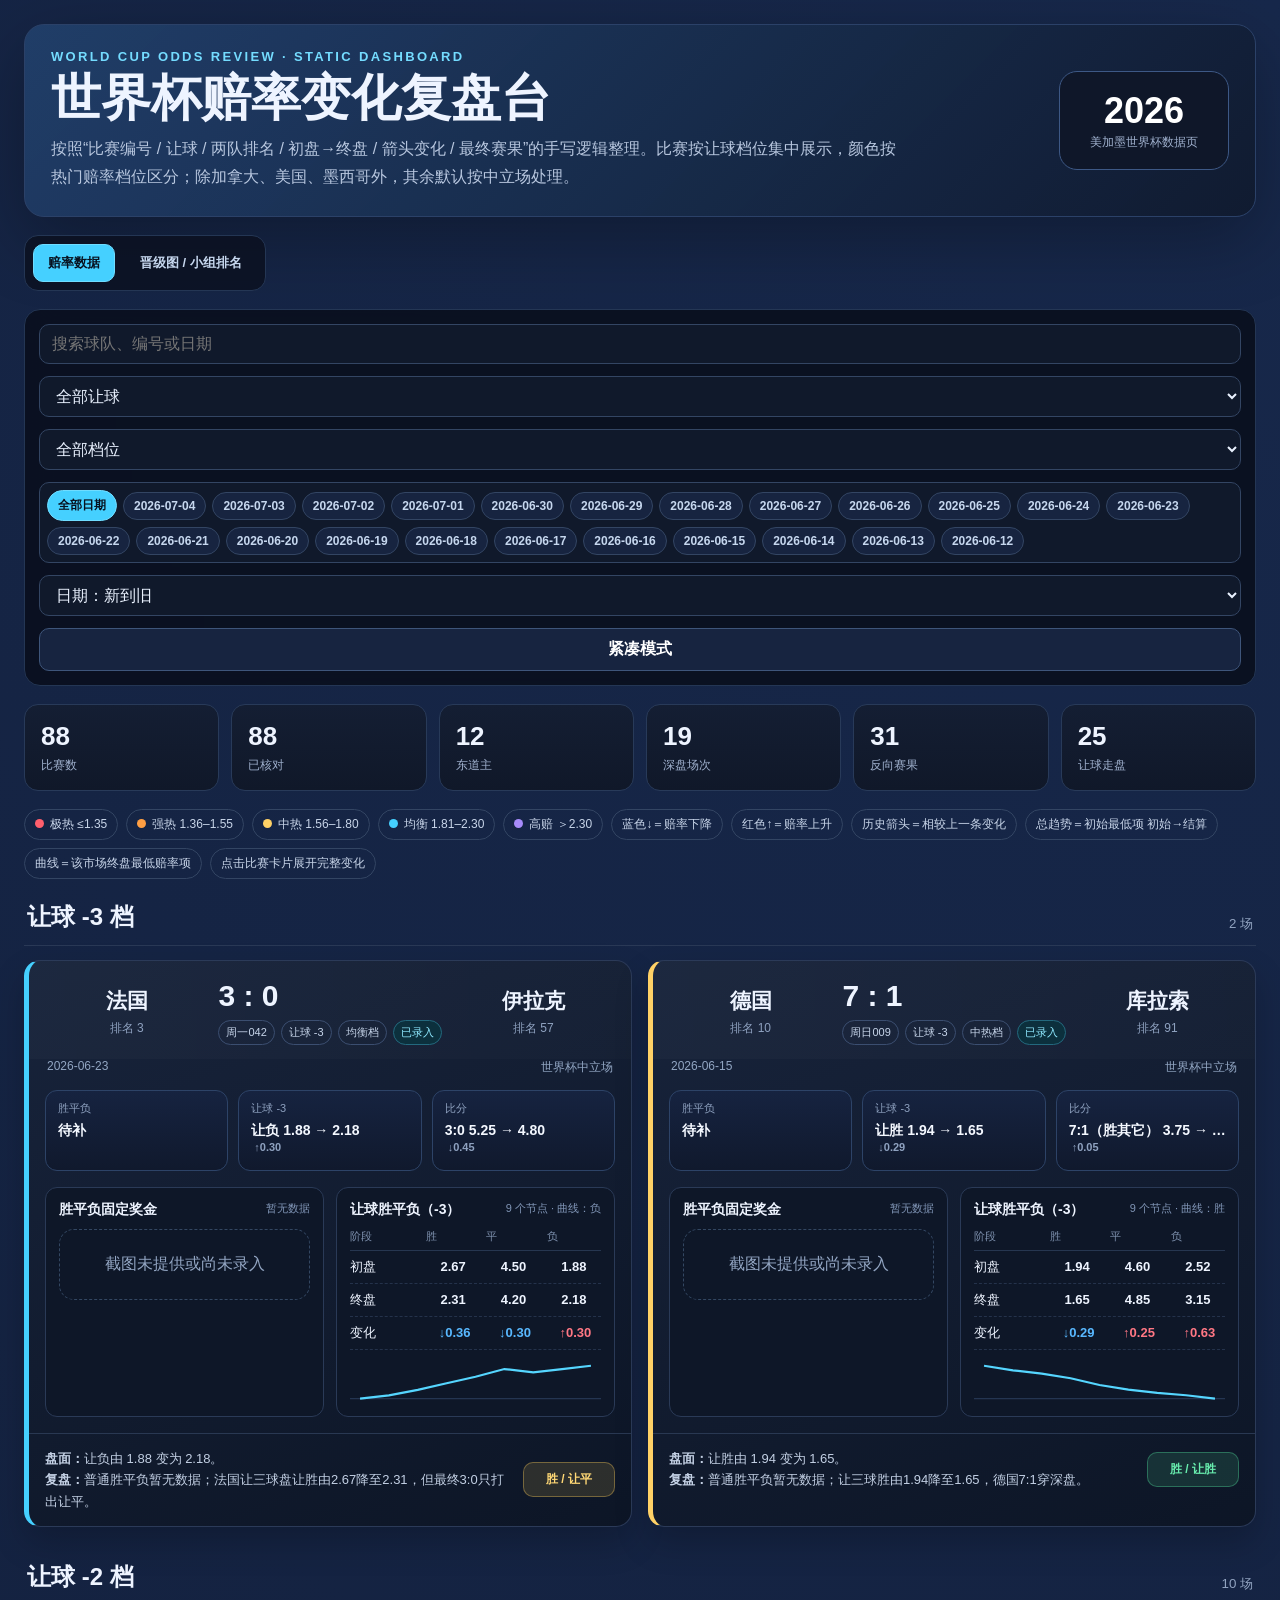
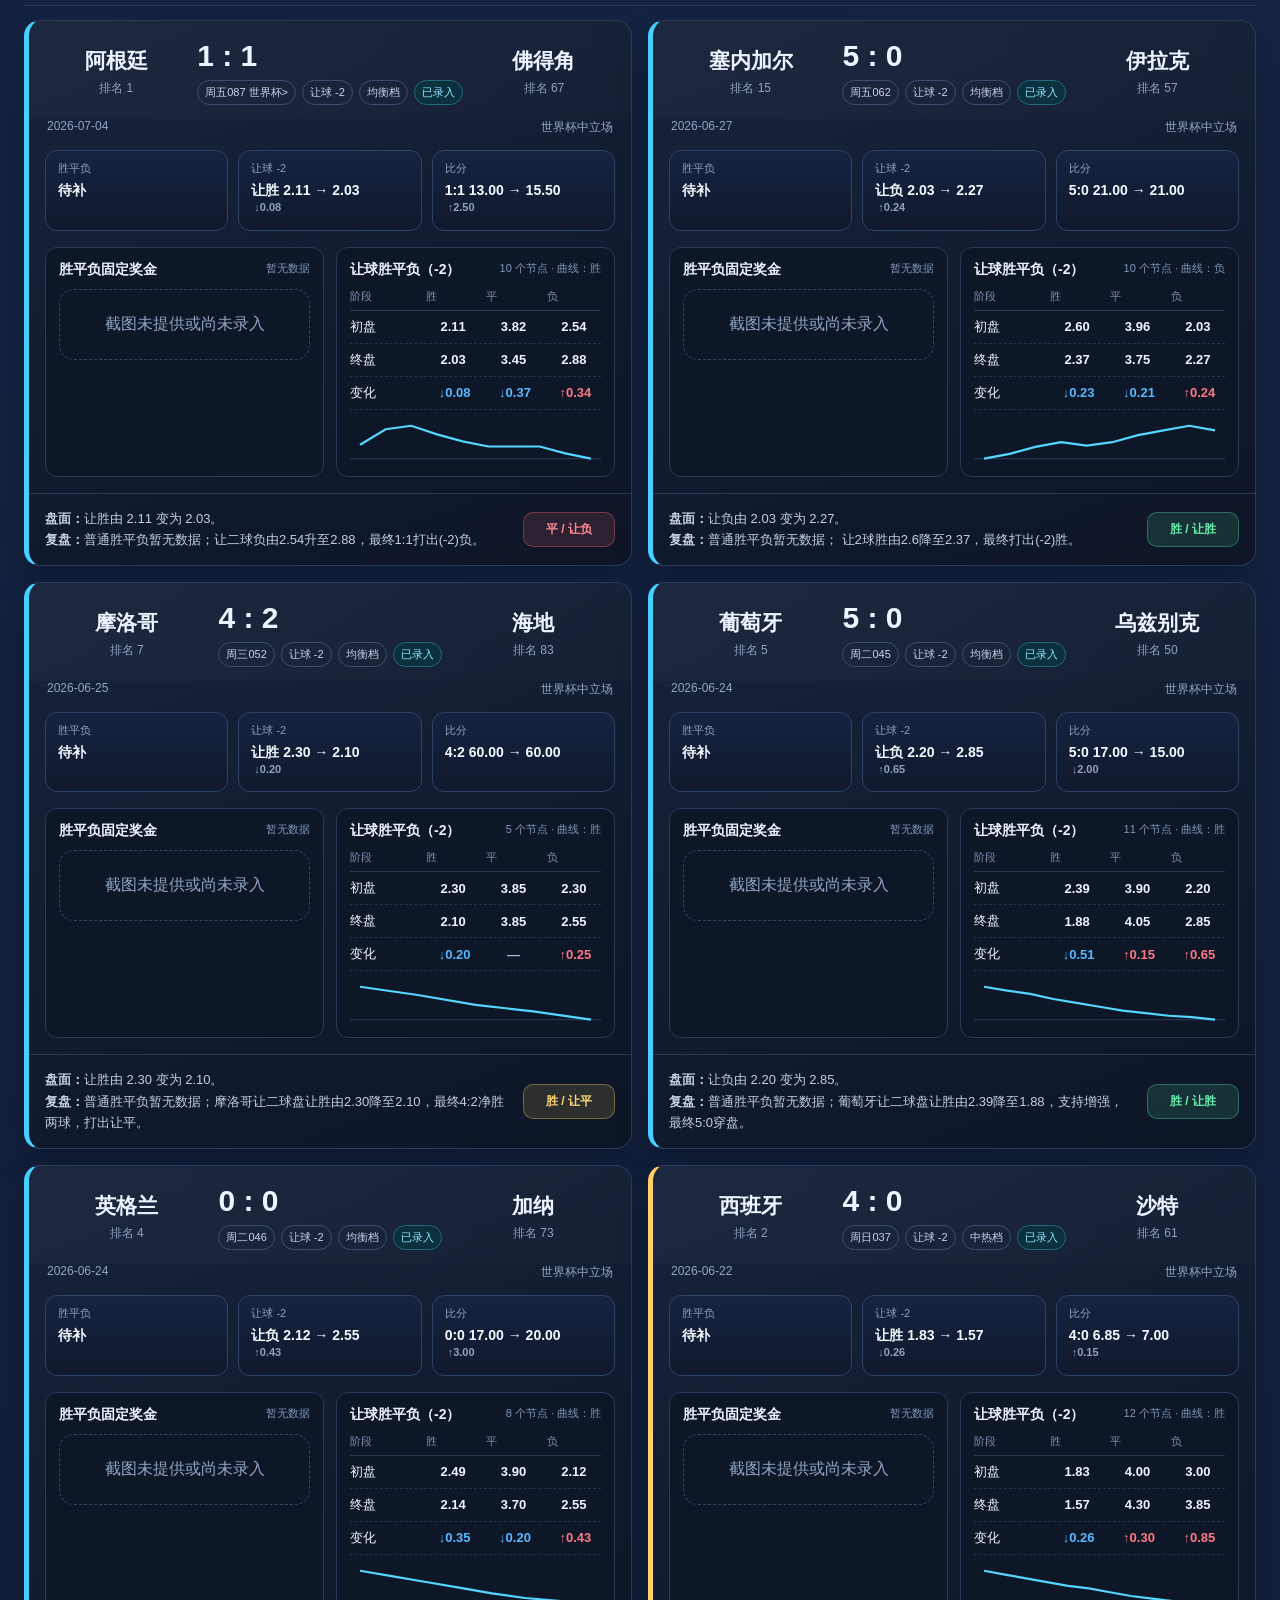
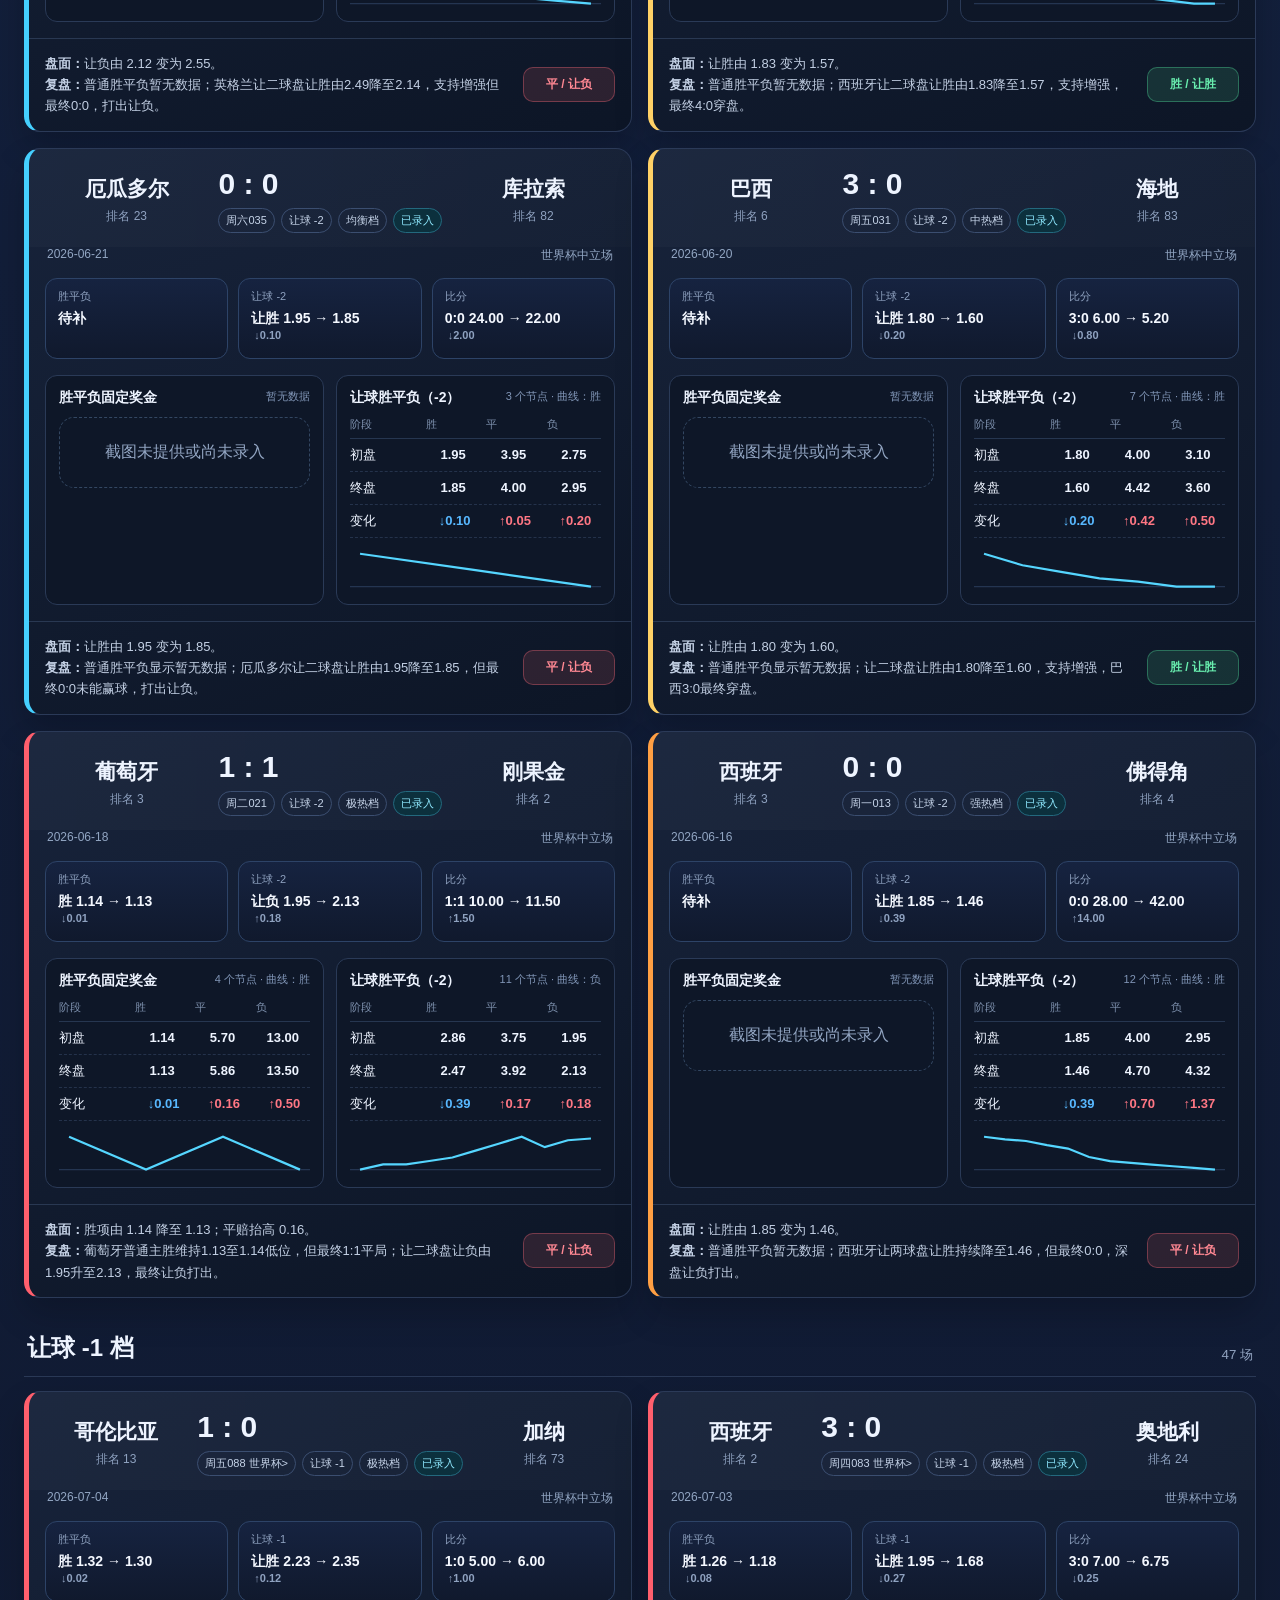
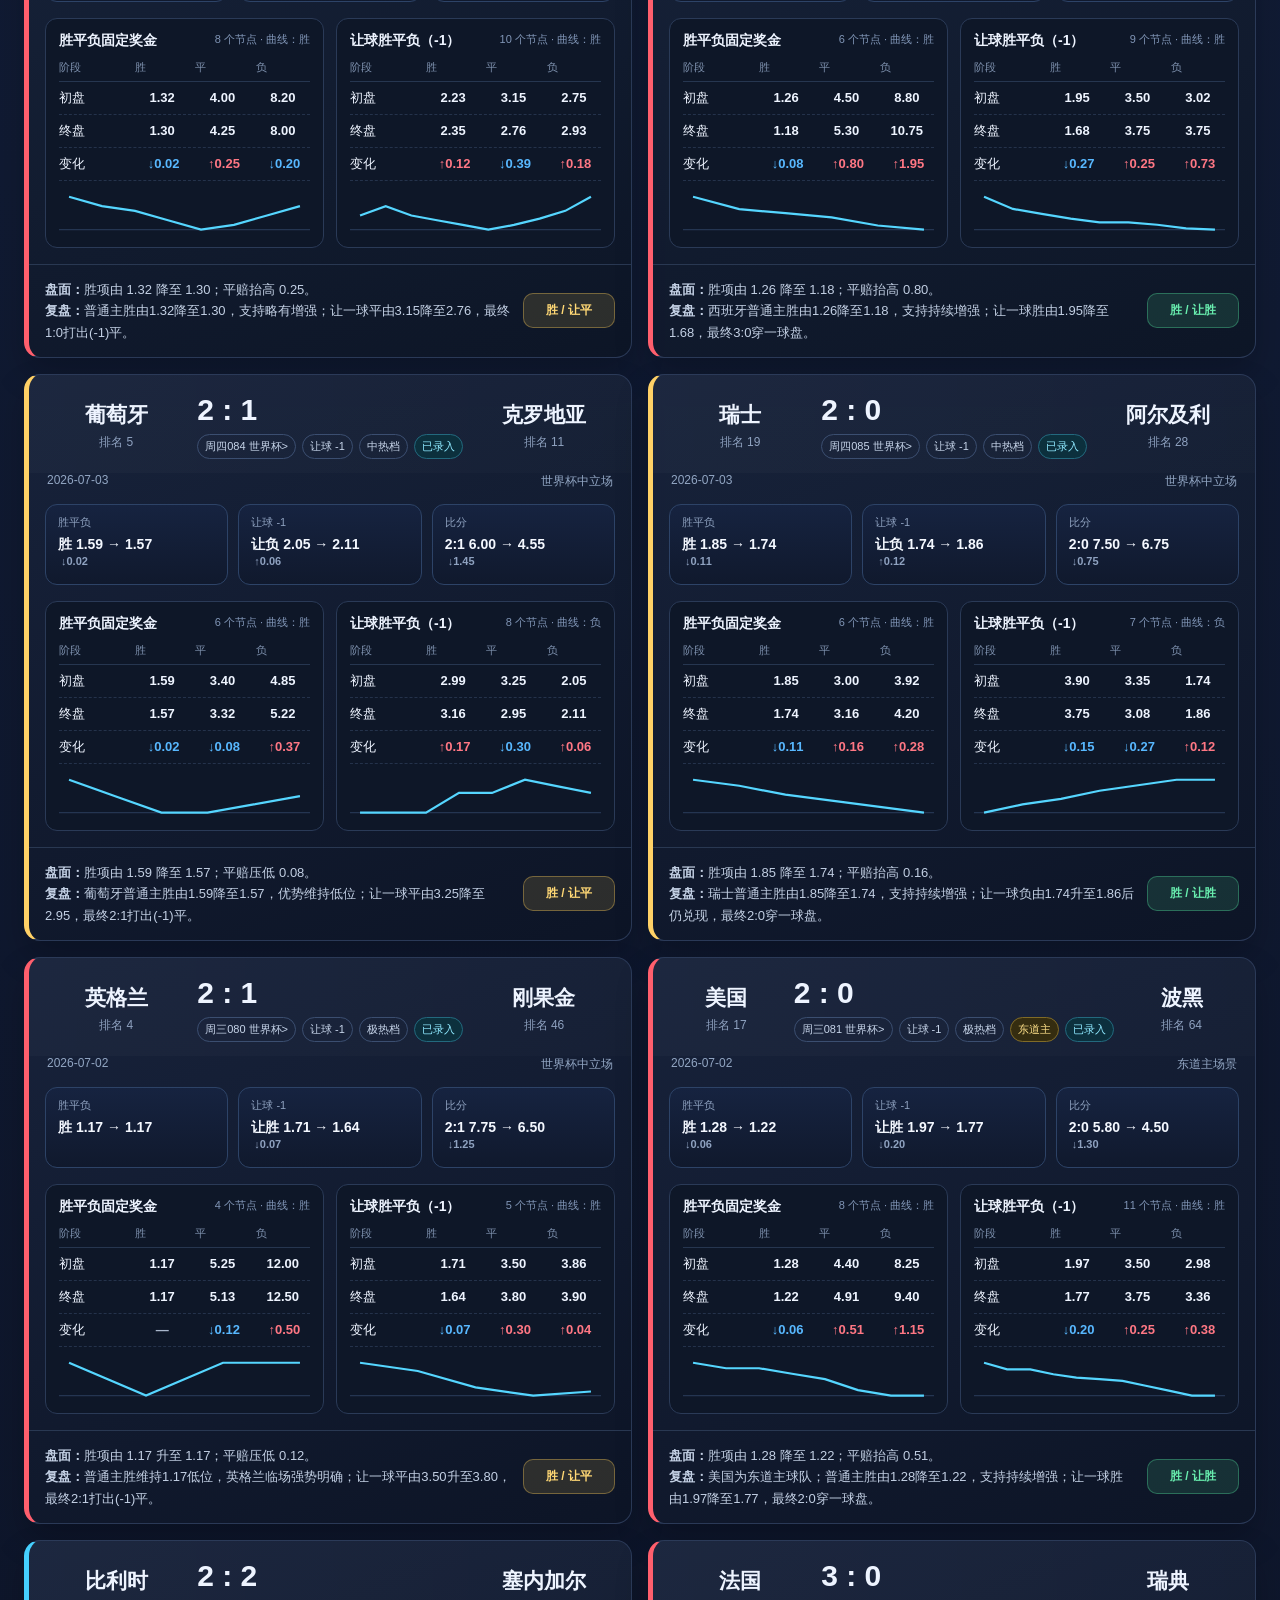
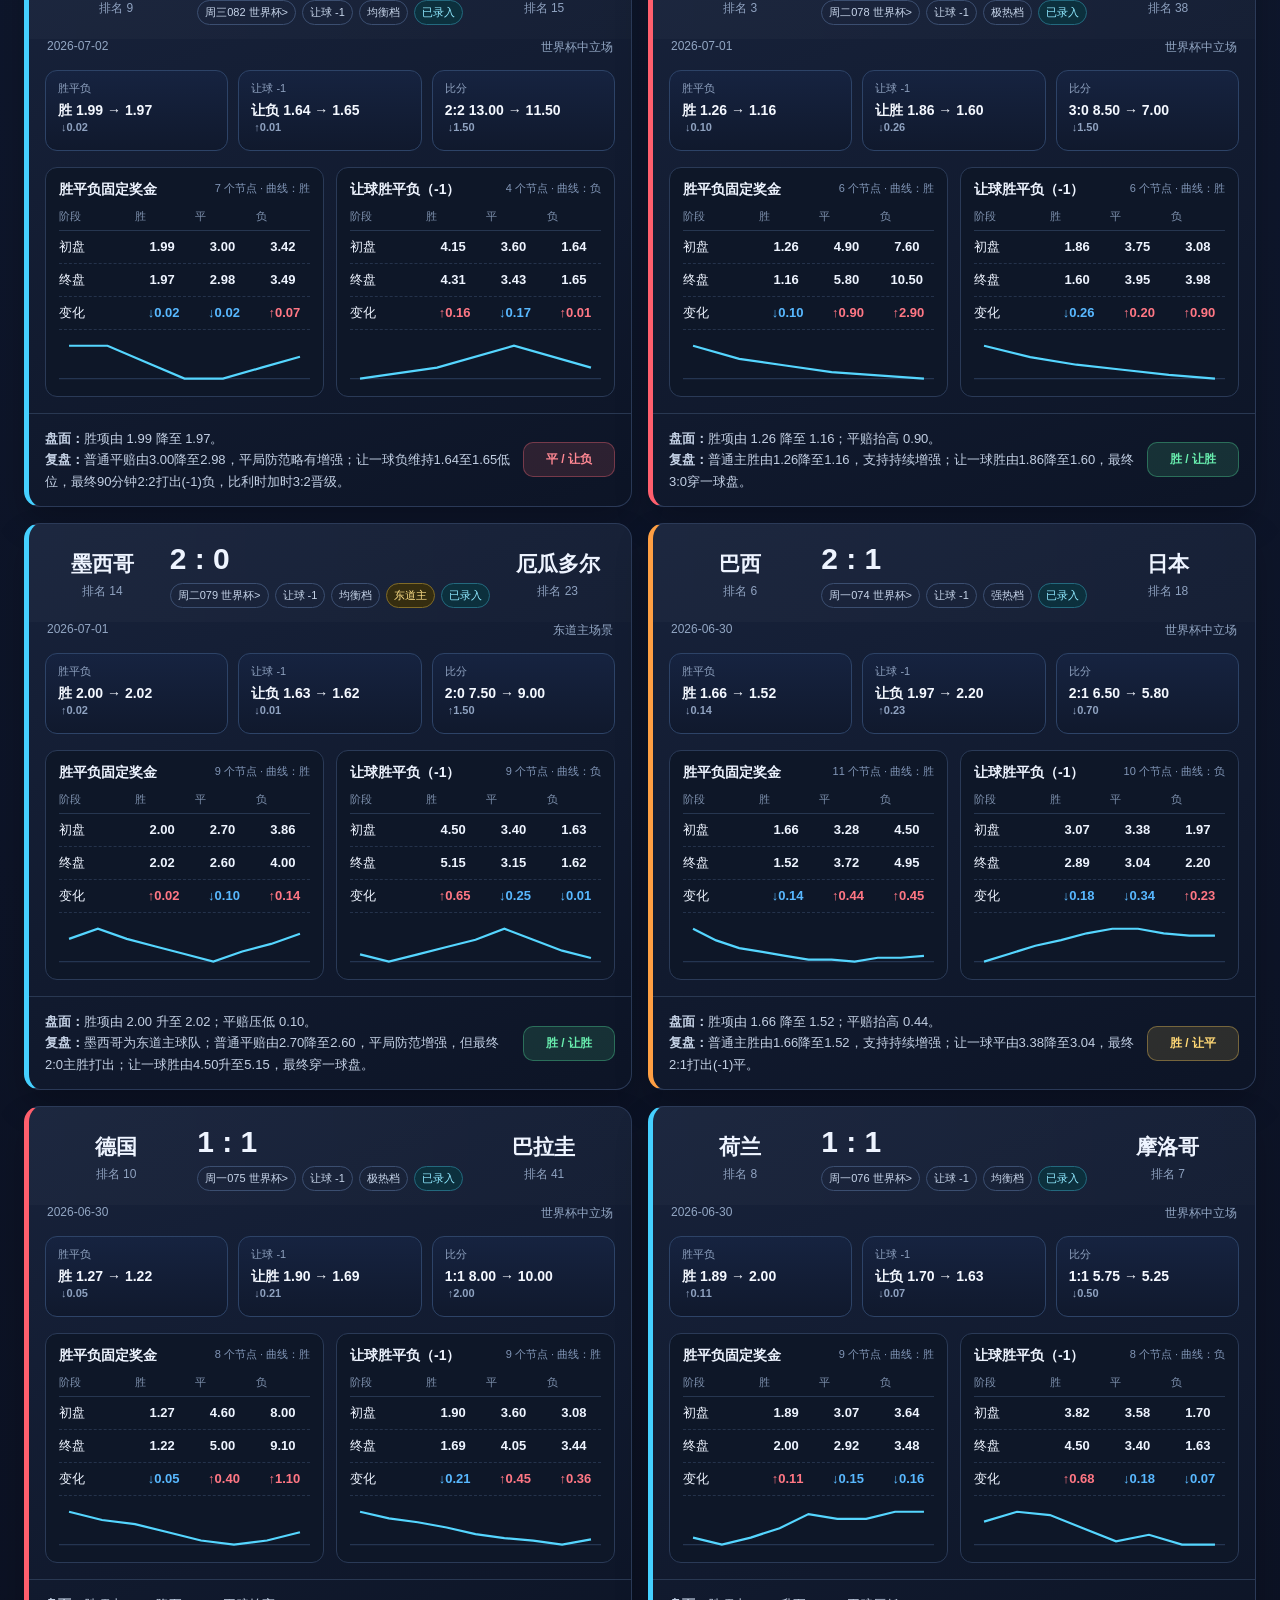
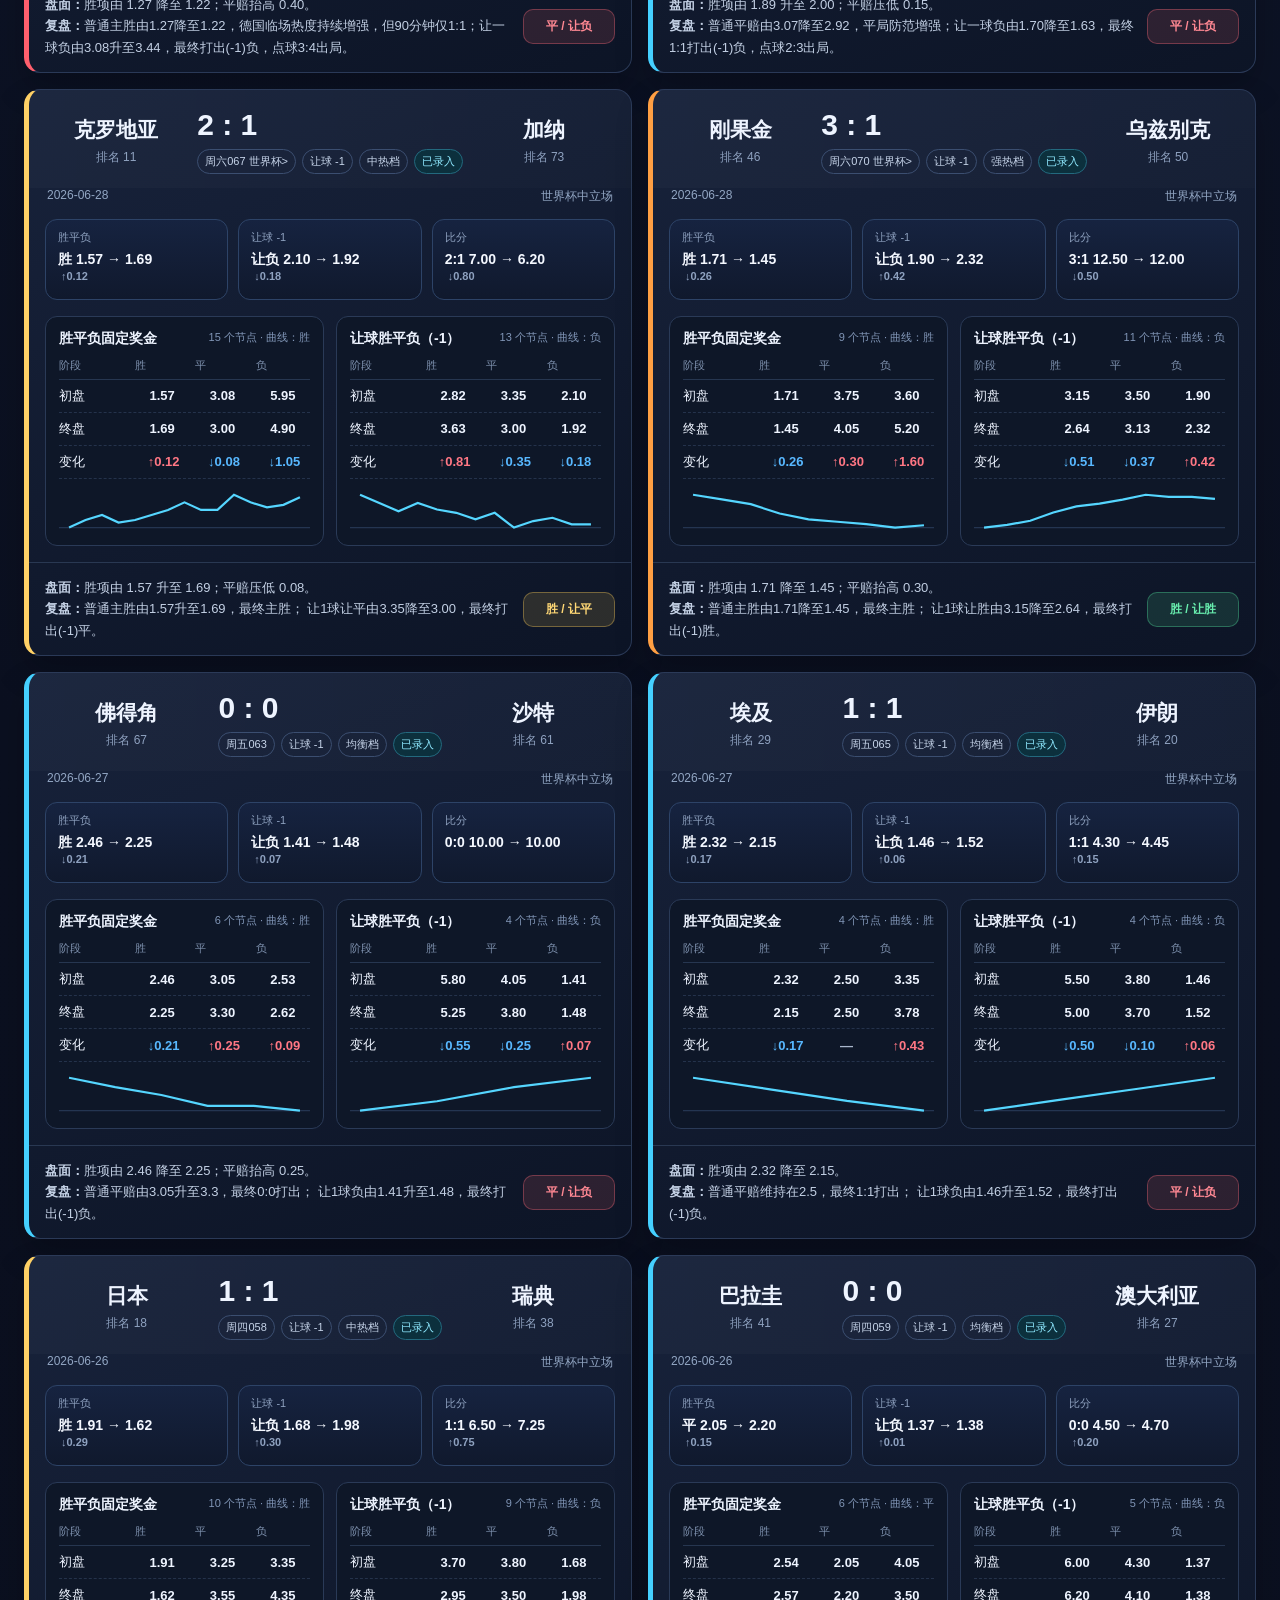
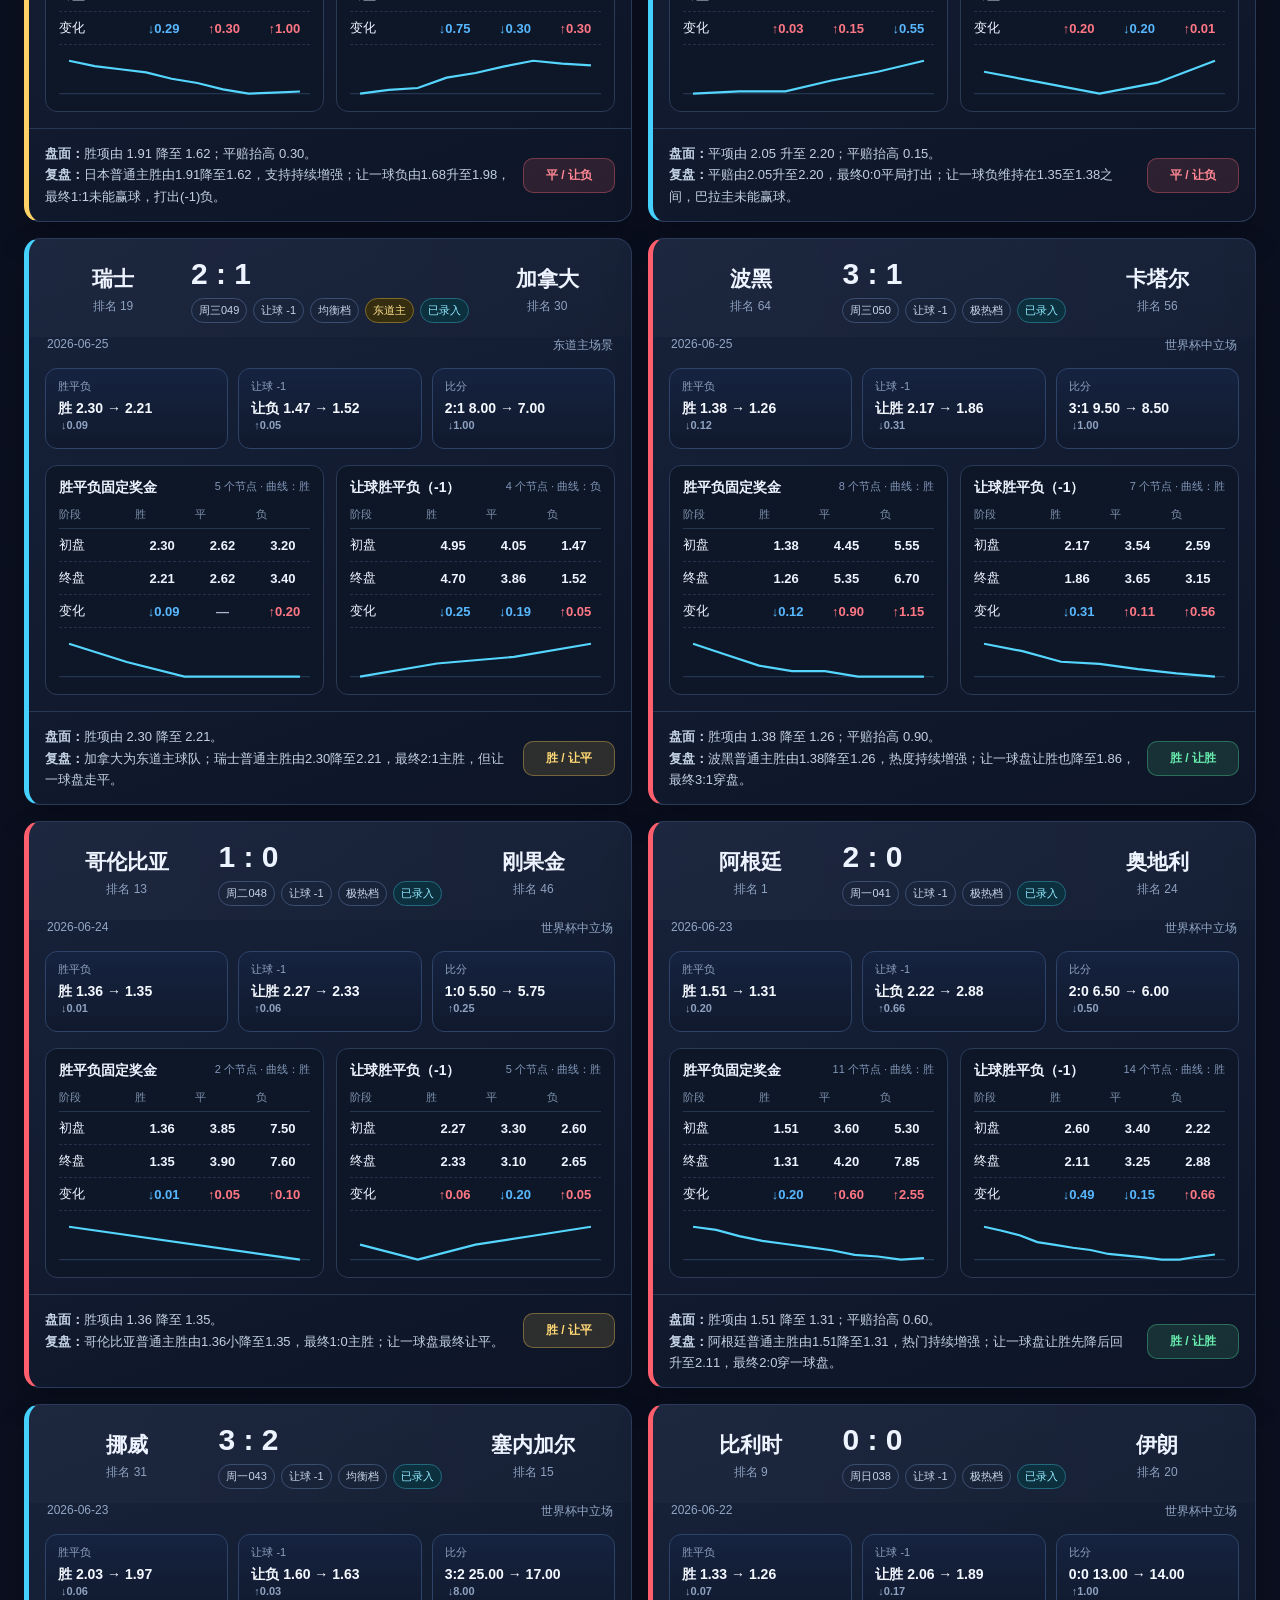
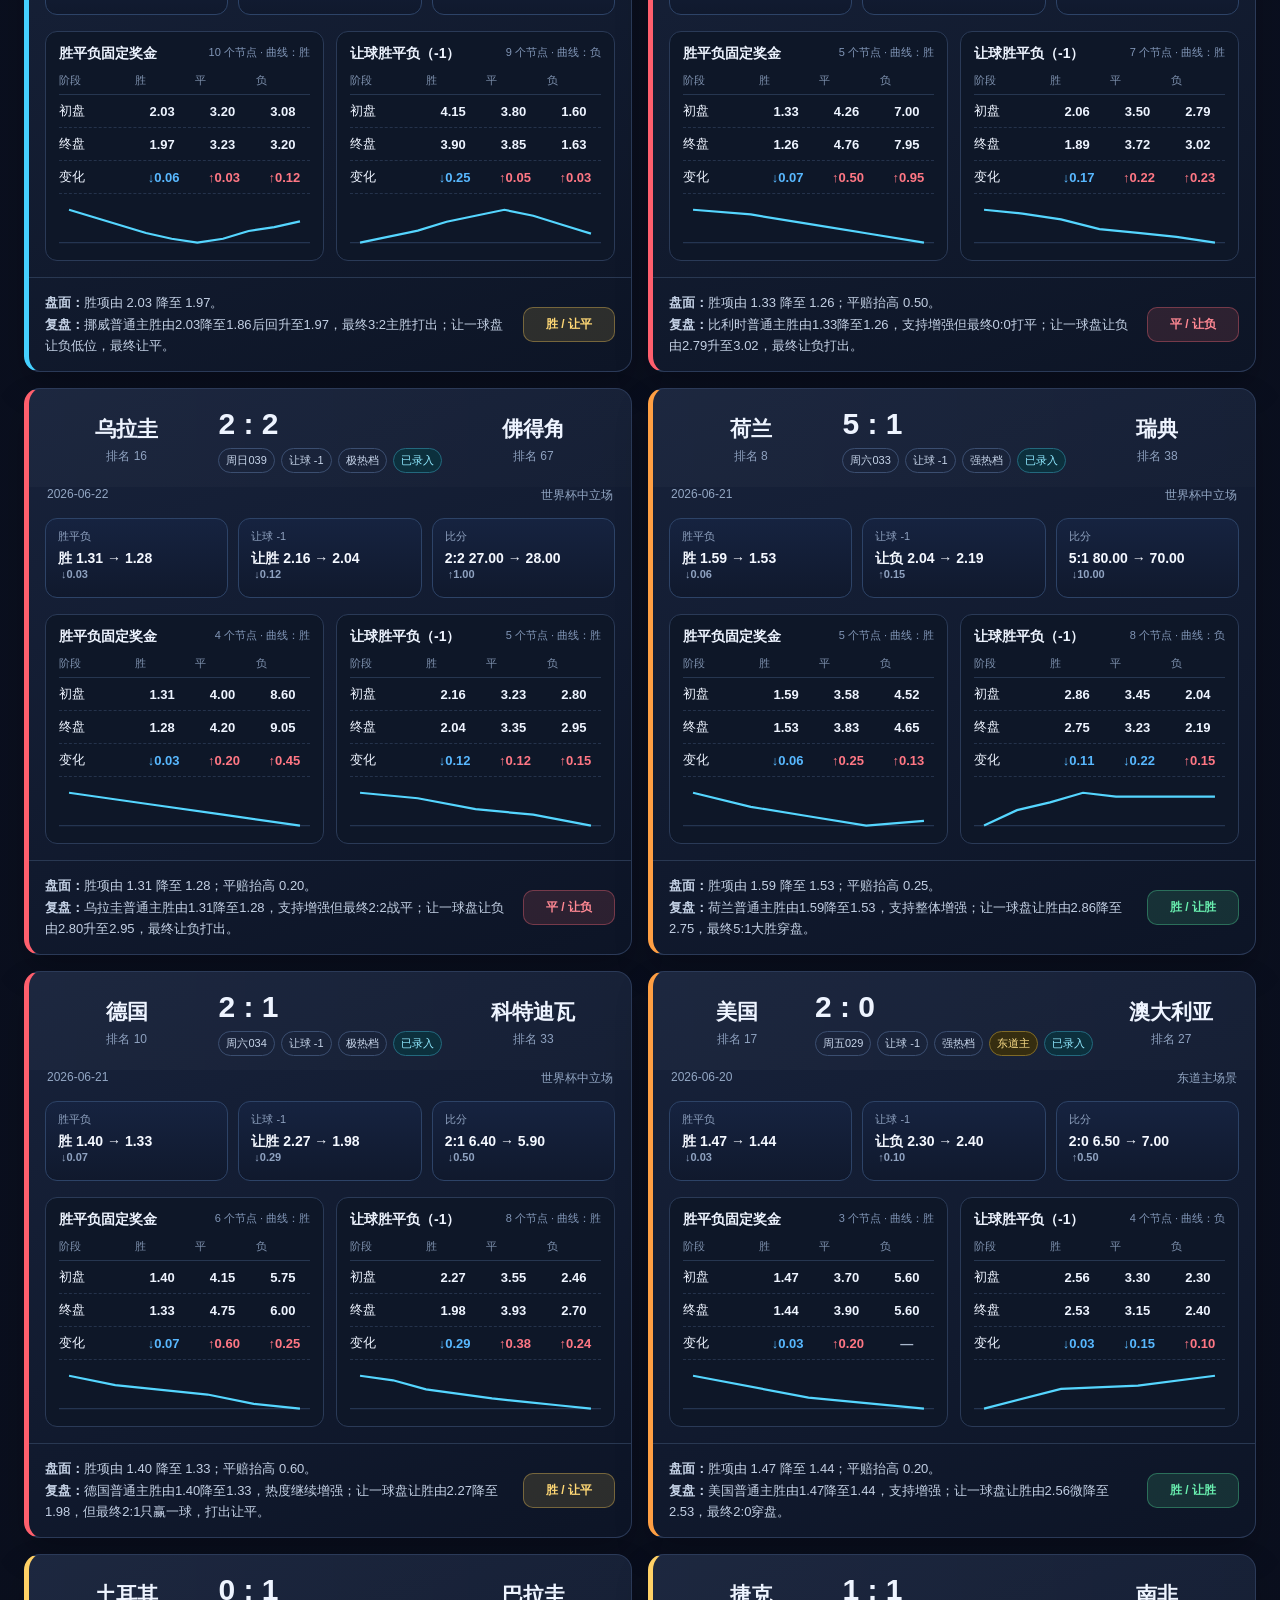
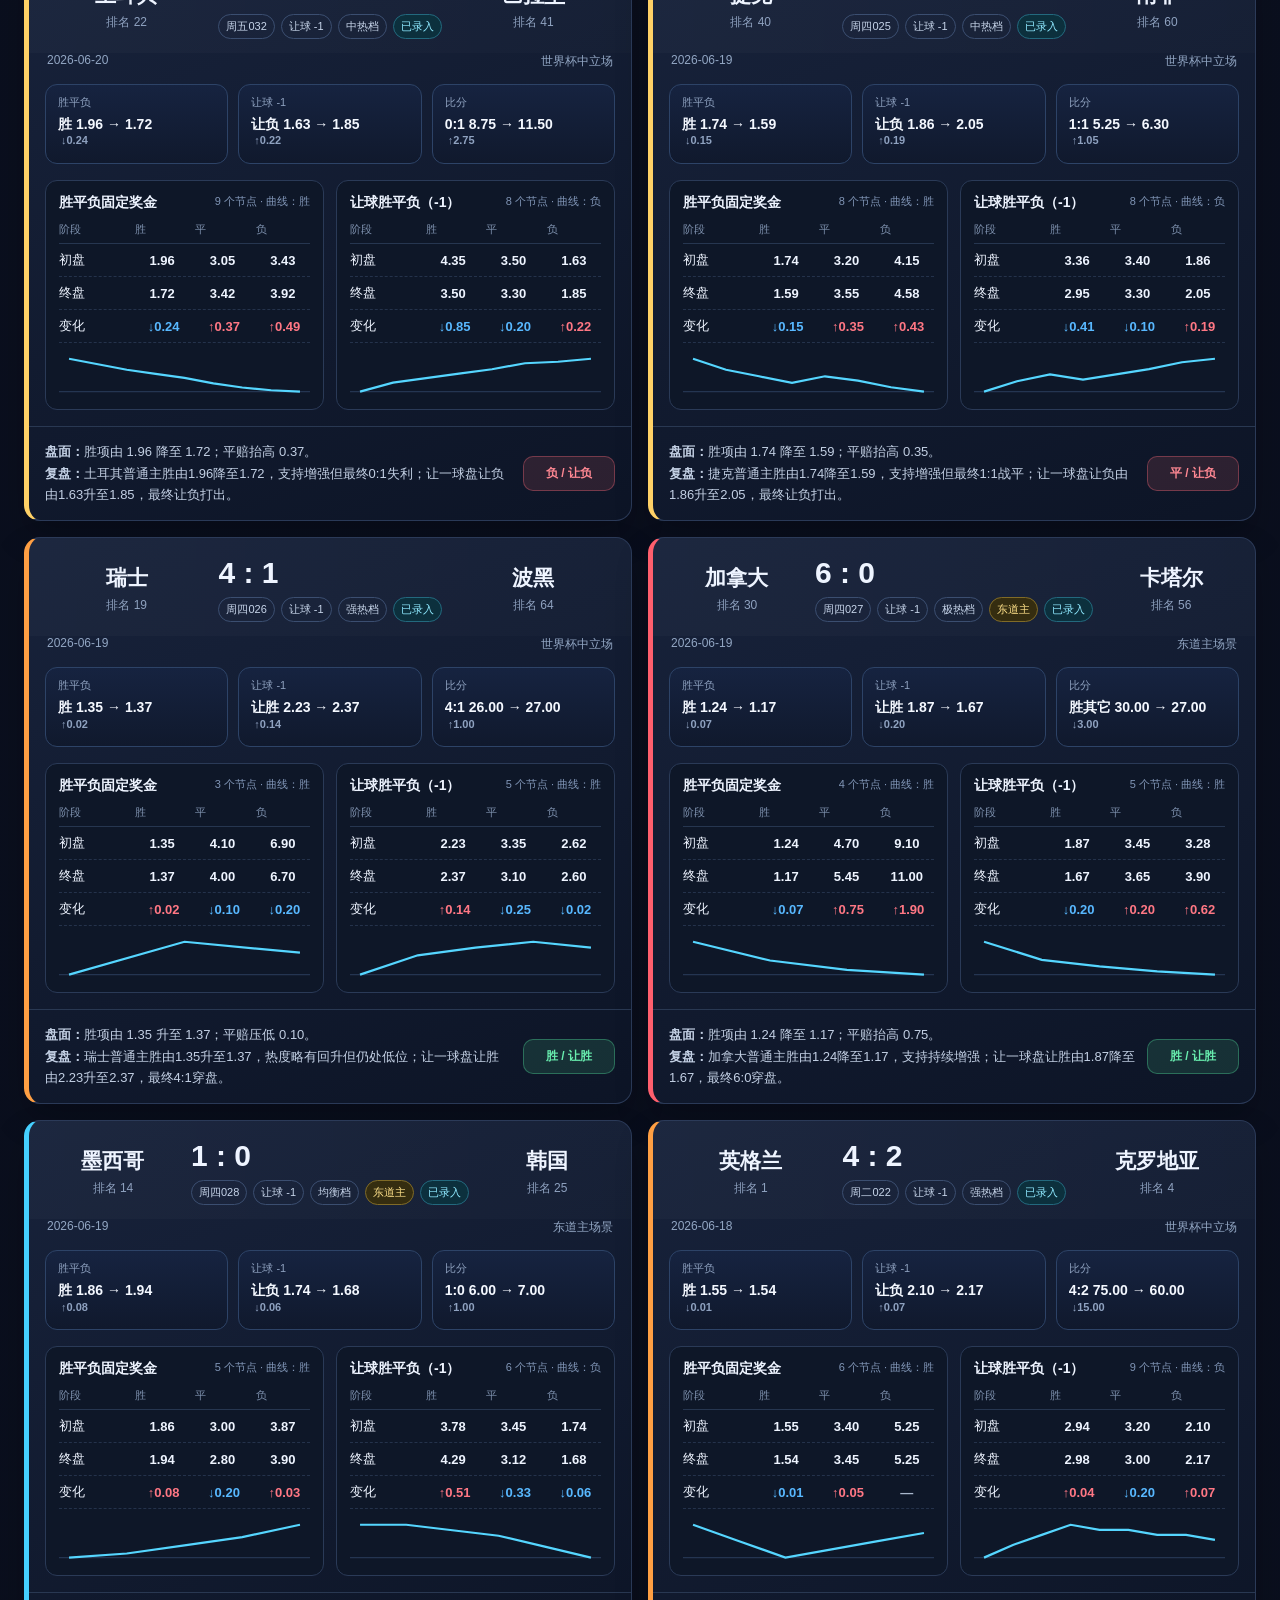
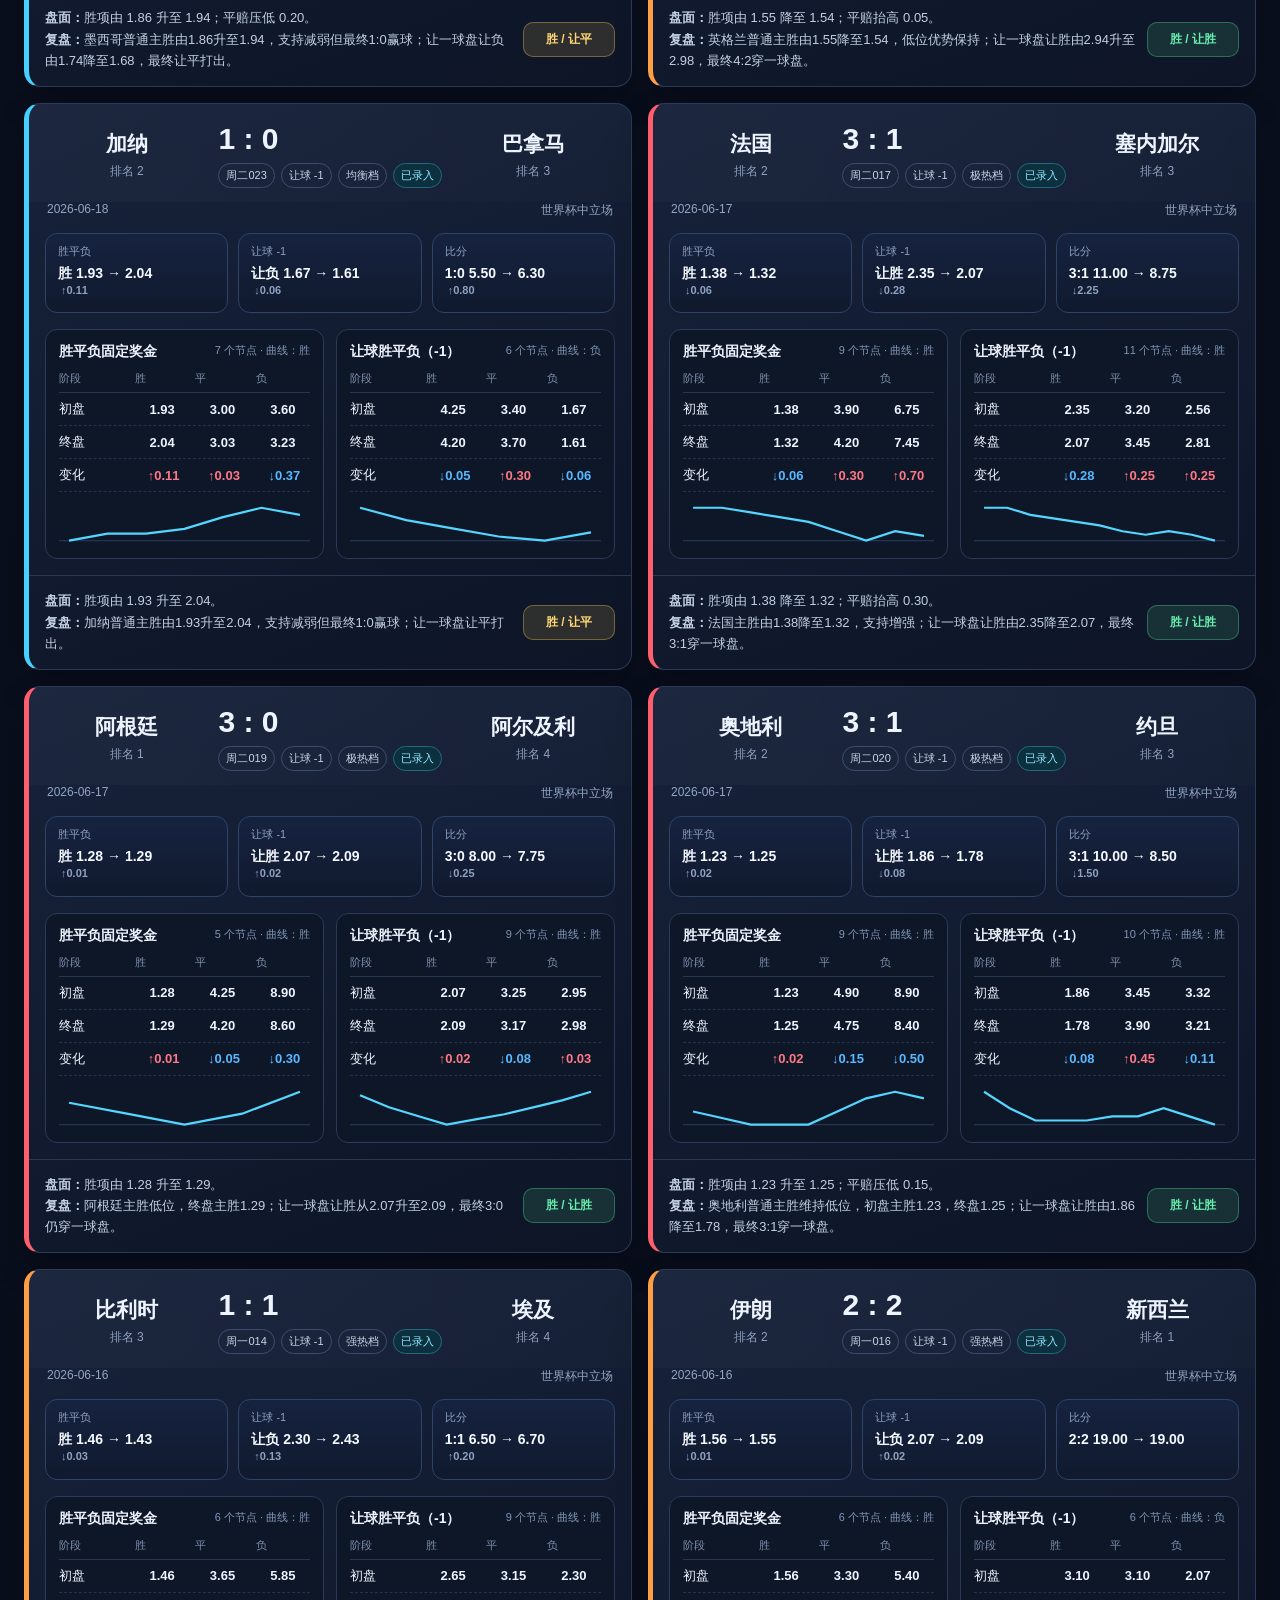
==== index.html @ 6c83ca10 "Add 2026-07-04 World Cup knockout odds" ====
<!doctype html>
<html lang="zh-CN">
<head>
  <meta charset="utf-8">
  <meta name="viewport" content="width=device-width,initial-scale=1">
  <title>美加墨世界杯赔率变化复盘</title>
  <link rel="stylesheet" href="styles.css?v=20260704-r32-88">
</head>
<body>
<div class="app">
  <header class="hero">
    <div>
      <div class="eyebrow">WORLD CUP ODDS REVIEW · STATIC DASHBOARD</div>
      <h1>世界杯赔率变化复盘台</h1>
      <p>按照“比赛编号 / 让球 / 两队排名 / 初盘→终盘 / 箭头变化 / 最终赛果”的手写逻辑整理。比赛按让球档位集中展示，颜色按热门赔率档位区分；除加拿大、美国、墨西哥外，其余默认按中立场处理。</p>
    </div>
    <div class="hero-badge"><strong>2026</strong><span>美加墨世界杯数据页</span></div>
  </header>

  <nav class="page-tabs" aria-label="页面切换">
    <a class="page-tab active" href="index.html?v=20260704-r32-88">赔率数据</a>
    <a class="page-tab" href="bracket.html?v=20260704-r32-88">晋级图 / 小组排名</a>
  </nav>

  <section class="toolbar">
    <input id="search" class="control search" placeholder="搜索球队、编号或日期">
    <select id="handicap" class="control">
      <option value="all">全部让球</option>
      <option value="-3">让 -3</option>
      <option value="-2">让 -2</option>
      <option value="-1">让 -1</option>
      <option value="1">受让 +1</option>
      <option value="2">受让 +2</option>
    </select>
    <select id="tier" class="control">
      <option value="all">全部档位</option>
      <option value="extreme">极热档</option>
      <option value="strong">强热档</option>
      <option value="mid">中热档</option>
      <option value="balanced">均衡档</option>
      <option value="high">高赔档</option>
    </select>
    <div id="dateFilter" class="date-filter" aria-label="日期筛选"></div>
    <select id="sort" class="control">
      <option value="date-desc">日期：新到旧</option>
      <option value="date-asc">日期：旧到新</option>
      <option value="favorite">热门赔率：低到高</option>
      <option value="handicap">让球：深到浅</option>
    </select>
    <button id="compactBtn" class="btn">紧凑模式</button>
  </section>

  <section id="stats" class="stats"></section>

  <section class="legend">
    <span class="legend-item"><i class="dot" style="background:var(--tier-extreme)"></i>极热 ≤1.35</span>
    <span class="legend-item"><i class="dot" style="background:var(--tier-strong)"></i>强热 1.36–1.55</span>
    <span class="legend-item"><i class="dot" style="background:var(--tier-mid)"></i>中热 1.56–1.80</span>
    <span class="legend-item"><i class="dot" style="background:var(--tier-balanced)"></i>均衡 1.81–2.30</span>
    <span class="legend-item"><i class="dot" style="background:var(--tier-high)"></i>高赔 ＞2.30</span>
    <span class="legend-item">蓝色↓＝赔率下降</span>
    <span class="legend-item">红色↑＝赔率上升</span>
    <span class="legend-item">历史箭头＝相较上一条变化</span>
    <span class="legend-item">总趋势＝初始最低项 初始→结算</span>
    <span class="legend-item">曲线＝该市场终盘最低赔率项</span>
    <span class="legend-item">点击比赛卡片展开完整变化</span>
  </section>

  <main id="content"></main>

  <footer class="footer">
    数据来源：用户保存的 sporttery.cn 比赛固定奖金页面截图。页面为离线静态分析工具，不自动联网抓取。标注“待复核”的记录保留为可编辑摘要，后续代理应以原始截图为准补齐，不得猜测模糊数字。
  </footer>
</div>
<script src="data.js?v=20260704-r32-88"></script>
<script src="app.js?v=20260704-r32-88"></script>
</body>
</html>
---- styles.css ----
:root{
  --bg:#0b1020;--panel:#121a2d;--panel2:#18233b;--line:#2a3857;
  --text:#eef4ff;--muted:#9fb0cd;--accent:#45d0ff;--good:#54e39e;
  --warn:#ffcf5a;--bad:#ff6b78;--purple:#a78bfa;
  --tier-extreme:#ff5f6d;--tier-strong:#ff9f43;--tier-mid:#ffd166;
  --tier-balanced:#45d0ff;--tier-high:#a78bfa;
}
*{box-sizing:border-box}
html{scroll-behavior:smooth}
body{margin:0;background:radial-gradient(circle at top right,#17284b 0,#0b1020 32%,#080c17 100%);color:var(--text);font-family:Inter,"Microsoft YaHei","PingFang SC",Arial,sans-serif}
button,input,select{font:inherit}
.app{max-width:1600px;margin:0 auto;padding:24px}
.hero{display:grid;grid-template-columns:1fr auto;gap:18px;align-items:center;padding:24px 26px;border:1px solid #2b4168;background:linear-gradient(135deg,rgba(34,67,112,.82),rgba(15,25,45,.88));border-radius:20px;box-shadow:0 22px 70px rgba(0,0,0,.28)}
.eyebrow{color:#74dcff;font-size:13px;letter-spacing:.18em;font-weight:800}
h1{font-size:clamp(28px,4vw,50px);margin:8px 0 10px;line-height:1.05}
.hero p{margin:0;color:#b8c7df;max-width:850px;line-height:1.8}
.hero-badge{min-width:170px;text-align:center;border:1px solid #3d5885;background:#0f1729;border-radius:18px;padding:18px}
.hero-badge strong{display:block;font-size:36px;color:#fff}
.hero-badge span{font-size:12px;color:#9fb0cd}
.page-tabs{display:flex;gap:10px;margin:18px 0;border:1px solid #243654;background:rgba(10,16,31,.8);border-radius:14px;padding:8px;width:max-content;max-width:100%}
.page-tab{display:inline-flex;align-items:center;justify-content:center;min-height:38px;padding:8px 14px;border:1px solid transparent;border-radius:10px;color:#c6d7ee;text-decoration:none;font-weight:800;font-size:13px}
.page-tab:hover{background:#172440;color:#fff}
.page-tab.active{background:#45d0ff;color:#07111f;border-color:#6fdcff}
.toolbar{position:sticky;top:0;z-index:20;margin:18px 0;background:rgba(10,16,31,.92);backdrop-filter:blur(16px);border:1px solid #243654;border-radius:16px;padding:14px;display:grid;gap:12px}
.toolbar-main{display:grid;grid-template-columns:minmax(260px,1fr) minmax(180px,220px) auto;gap:10px;align-items:stretch}
.toolbar-filter-grid{display:grid;grid-template-columns:repeat(3,minmax(0,1fr));gap:10px;align-items:start}
.filter-group{display:grid;grid-template-columns:auto minmax(0,1fr);gap:10px;align-items:start;border:1px solid #243654;background:rgba(16,25,43,.62);border-radius:12px;padding:8px}
.toolbar-dates{display:grid;grid-template-columns:auto minmax(0,1fr);gap:10px;align-items:start}
.toolbar-label{display:inline-flex;align-items:center;min-height:42px;color:#9fb0cd;font-size:12px;font-weight:900;letter-spacing:.12em;white-space:nowrap}
.control{width:100%;border:1px solid #334563;background:#10192b;color:#eaf2ff;border-radius:10px;padding:10px 12px;outline:none}
.control:focus{border-color:#45d0ff;box-shadow:0 0 0 3px rgba(69,208,255,.12)}
.date-filter,.chip-filter{display:flex;align-items:center;flex-wrap:wrap;gap:6px;min-height:42px;overflow:visible;border:1px solid #334563;background:#10192b;border-radius:10px;padding:7px}
.date-chip,.filter-chip{flex:0 0 auto;border:1px solid #334563;background:#172440;color:#c6d7ee;border-radius:999px;padding:6px 10px;font-size:12px;font-weight:800;cursor:pointer}
.date-chip:hover,.filter-chip:hover{border-color:#45d0ff;color:#fff}
.date-chip.active,.filter-chip.active{background:#45d0ff;border-color:#6fdcff;color:#07111f}
.btn{border:1px solid #3e557a;background:#172440;color:#fff;border-radius:10px;padding:10px 14px;cursor:pointer;font-weight:700;white-space:nowrap}
.btn:hover{background:#203153}
.stats{display:grid;grid-template-columns:repeat(6,1fr);gap:12px;margin:18px 0}
.stat{border:1px solid #283a59;background:linear-gradient(180deg,#141e33,#101829);border-radius:14px;padding:16px}
.stat b{display:block;font-size:26px;margin-bottom:3px}
.stat span{font-size:12px;color:#9fb0cd}
.legend{display:flex;gap:8px;flex-wrap:wrap;margin:0 0 18px}
.legend-item{border:1px solid #334563;border-radius:999px;padding:6px 10px;font-size:12px;color:#c8d5e9}
.dot{display:inline-block;width:9px;height:9px;border-radius:50%;margin-right:6px}
.group{margin:22px 0 34px}
.group-title{display:flex;justify-content:space-between;align-items:end;border-bottom:1px solid #2a3956;padding:0 3px 12px;margin-bottom:14px}
.group-title h2{margin:0;font-size:24px}
.group-title small{color:#91a3c0}
.cards{display:grid;grid-template-columns:repeat(2,minmax(0,1fr));gap:16px}
.card{--tier:#45d0ff;border:1px solid #2b3a58;border-left:5px solid var(--tier);background:linear-gradient(160deg,rgba(24,35,59,.98),rgba(13,21,38,.98));border-radius:16px;overflow:hidden;box-shadow:0 16px 34px rgba(0,0,0,.2)}
.card-head{display:grid;grid-template-columns:1fr auto 1fr;align-items:center;gap:12px;padding:18px 18px 14px;background:linear-gradient(90deg,rgba(255,255,255,.025),rgba(255,255,255,.01))}
.team{text-align:center}
.team-name{font-size:21px;font-weight:850}
.rank{font-size:12px;color:#8fa2c0;margin-top:5px}
.score{font-size:30px;font-weight:900;white-space:nowrap}
.badges{display:flex;justify-content:center;gap:6px;flex-wrap:wrap;margin-top:7px}
.badge{font-size:11px;padding:4px 7px;border-radius:999px;border:1px solid #3b4e70;color:#c7d5ea}
.badge.host{color:#ffe18a;border-color:#806b27;background:#352d10}
.badge.verify{color:#8fe9ff;border-color:#23697e;background:#0c303d}
.badge.review{color:#ffd88d;border-color:#7f5b27;background:#382711}
.card-meta{display:flex;gap:10px;justify-content:space-between;padding:0 18px 14px;color:#92a6c3;font-size:12px}
.trend-strip{display:grid;grid-template-columns:repeat(3,minmax(0,1fr));gap:10px;padding:0 16px 16px}
.trend-chip{border:1px solid #2d4367;background:linear-gradient(180deg,#162340,#10192d);border-radius:12px;padding:10px 12px;min-width:0}
.trend-chip span{display:block;color:#8fa2c0;font-size:11px;margin-bottom:5px}
.trend-chip b{display:block;color:#f4f8ff;font-size:14px;line-height:1.35;white-space:nowrap;overflow:hidden;text-overflow:ellipsis}
.odds-grid{display:grid;grid-template-columns:1fr 1fr;gap:12px;padding:0 16px 16px}
.market{border:1px solid #2a3a57;background:#0e1728;border-radius:12px;padding:13px;min-width:0}
.market h3{font-size:14px;margin:0 0 10px;display:flex;justify-content:space-between;gap:8px}
.market h3 span{color:#8196b7;font-weight:500;font-size:11px}
.odds-head,.odds-row{display:grid;grid-template-columns:70px repeat(3,1fr);gap:6px;align-items:center}
.odds-head{font-size:11px;color:#7f92af;padding-bottom:6px;border-bottom:1px solid #263650}
.odds-row{font-size:13px;padding:7px 0;border-bottom:1px dashed #24324b}
.odds-row:last-child{border-bottom:0}
.odds-row b{text-align:center}
.arrow-up{color:#ff7784;font-weight:800;margin-left:3px}.arrow-down{color:#58b8ff;font-weight:800;margin-left:3px}.arrow-flat{color:#a9b7cc}
.spark{height:46px;margin:7px 0 0}
.spark svg{width:100%;height:100%}
.analysis{display:grid;grid-template-columns:1fr auto;gap:12px;align-items:center;border-top:1px solid #293852;padding:14px 16px}
.analysis p{margin:0;color:#c3d0e4;font-size:13px;line-height:1.65}
.outcome{border-radius:10px;padding:8px 10px;text-align:center;font-weight:800;font-size:12px;min-width:92px}
.outcome.hit{background:rgba(84,227,158,.13);color:#68edae;border:1px solid rgba(84,227,158,.35)}
.outcome.cold{background:rgba(255,107,120,.13);color:#ff8893;border:1px solid rgba(255,107,120,.35)}
.outcome.push{background:rgba(255,207,90,.13);color:#ffd875;border:1px solid rgba(255,207,90,.35)}
.details{display:none;border-top:1px solid #293852;padding:0 16px 16px}
.card.open .details{display:block}
.details-actions{display:flex;justify-content:space-between;align-items:center;margin-top:13px}
.source-link{color:#6fdcff;text-decoration:none;font-size:12px}
.detail-section{margin-top:14px}
.detail-section h4{font-size:13px;margin:0 0 8px;color:#eaf2ff}
.table-wrap{overflow:auto;margin-top:10px;border:1px solid #263650;border-radius:10px}
table{width:100%;border-collapse:collapse;font-size:12px}
th,td{padding:8px 10px;border-bottom:1px solid #263650;text-align:center;white-space:nowrap}
th{background:#14213a;color:#a9bbd5}
td:first-child,th:first-child{text-align:left}
.empty{padding:42px;text-align:center;border:1px dashed #334762;border-radius:15px;color:#93a6c3}
.small-empty{padding:18px;font-size:12px}
.qualification{margin:20px 0 30px;border:1px solid #304763;background:linear-gradient(180deg,rgba(19,32,54,.96),rgba(11,18,32,.96));border-radius:18px;padding:18px;box-shadow:0 18px 42px rgba(0,0,0,.18)}
.qualification-head,.board-title{display:flex;align-items:end;justify-content:space-between;gap:12px;margin-bottom:14px}
.qualification-head h2,.board-title h3{margin:0}
.qualification-head h2{font-size:28px}
.qualification-head span,.board-title span{color:#94a8c4;font-size:12px}
.section-kicker{font-size:12px;font-weight:850;letter-spacing:.14em;color:#6fdcff;margin-bottom:5px}
.advance-stats{display:grid;grid-template-columns:repeat(4,1fr);gap:10px;margin-bottom:14px}
.advance-stats div{border:1px solid #2b4263;background:#10192b;border-radius:12px;padding:12px}
.advance-stats b{display:block;font-size:24px}
.advance-stats span{font-size:12px;color:#9fb0cd}
.qualification-flow{display:grid;grid-template-columns:repeat(6,minmax(0,1fr));gap:10px}
.advance-group{border:1px solid #283c5d;background:#0f182a;border-radius:12px;padding:10px;min-width:0}
.advance-group h3{font-size:14px;margin:0 0 8px;color:#eaf2ff}
.advance-row{display:grid;grid-template-columns:22px minmax(0,1fr) auto;gap:7px;align-items:center;border:1px solid #253857;border-radius:9px;padding:7px;margin-top:6px;background:#111d32}
.advance-row span{display:grid;place-items:center;width:20px;height:20px;border-radius:50%;background:#24395b;color:#cfe2ff;font-size:11px;font-weight:850}
.advance-row b{font-size:13px;white-space:nowrap;overflow:hidden;text-overflow:ellipsis}
.advance-row em{font-style:normal;color:#f4f8ff;font-size:12px}
.advance-row i{grid-column:2/4;font-style:normal;font-size:11px;color:#94a8c4}
.advance-row.direct{border-color:rgba(84,227,158,.42);background:rgba(84,227,158,.08)}
.advance-row.third-in{border-color:rgba(69,208,255,.42);background:rgba(69,208,255,.08)}
.advance-row.third-out{border-color:rgba(255,207,90,.34);background:rgba(255,207,90,.07)}
.advance-row.out{opacity:.72}
.knockout-board,.standings-board{margin-top:16px;border-top:1px solid #283a59;padding-top:16px}
.standings-board{overflow-x:auto;overflow-y:hidden;scrollbar-width:thin}
.matchup-grid{display:grid;grid-template-columns:repeat(4,minmax(0,1fr));gap:10px}
.matchup{display:grid;grid-template-columns:auto minmax(0,1fr) auto minmax(0,1fr);gap:8px;align-items:center;border:1px solid #293f60;background:#0f182a;border-radius:12px;padding:10px;min-height:58px}
.matchup small{color:#6fdcff;font-weight:850}
.matchup span{font-size:12px;color:#d7e5f8;white-space:nowrap;overflow:hidden;text-overflow:ellipsis}
.matchup b{color:#7890b2;font-size:11px}
.standings-grid{display:grid;grid-template-columns:repeat(3,minmax(500px,1fr));gap:12px;min-width:min-content}
.standing-card{border:1px solid #293f60;background:#0f182a;border-radius:12px;overflow:hidden;min-width:500px}
.standing-card-head{display:flex;justify-content:space-between;align-items:center;padding:12px 12px 8px}
.standing-card-head h3{margin:0;font-size:15px}
.standing-card-head span{font-size:12px;color:#94a8c4}
.standing-table-wrap{width:100%;max-width:100%;overflow-x:auto;overflow-y:hidden}
.standing-card table{font-size:11px;min-width:500px}
.standing-card th,.standing-card td{padding:7px 6px}
.standing-card td:nth-child(2),.standing-card th:nth-child(2){text-align:left;min-width:74px}
.record-cell{font-variant-numeric:tabular-nums;font-weight:850;color:#eaf2ff}
.standing-card tr.direct td:last-child{color:#69edae}
.standing-card tr.third-in td:last-child{color:#6fdcff}
.standing-card tr.third-out td:last-child{color:#ffd875}
.standing-card tr.out{color:#8799b4}
.third-ranking-board{margin-top:14px;border:1px solid #293f60;background:#0f182a;border-radius:12px;overflow:hidden;min-width:840px}
.third-ranking-head{display:flex;justify-content:space-between;align-items:end;gap:14px;padding:13px 14px 10px}
.third-ranking-head h3{margin:0 0 4px;font-size:16px;color:#eaf2ff}
.third-ranking-head p{margin:0;max-width:860px;color:#94a8c4;font-size:12px;line-height:1.55}
.third-ranking-head span{flex:0 0 auto;border:1px solid rgba(111,220,255,.32);background:rgba(69,208,255,.08);border-radius:999px;padding:6px 10px;color:#6fdcff;font-size:12px;font-weight:900}
.third-ranking-table{font-size:11px}
.third-ranking-table th,.third-ranking-table td{padding:7px 8px}
.third-ranking-table td:nth-child(2),.third-ranking-table th:nth-child(2){text-align:left;min-width:116px}
.third-ranking-table tr.third-in{background:rgba(69,208,255,.045)}
.third-ranking-table tr.third-in td:last-child{color:#6fdcff}
.third-ranking-table tr.third-out{background:rgba(255,207,90,.035)}
.third-ranking-table tr.third-out td:last-child{color:#ffd875}
.bracket-app{max-width:1900px}
.bracket-hero{background:linear-gradient(135deg,rgba(20,60,83,.88),rgba(18,25,45,.94))}
.full-bracket-shell{margin:18px 0 26px;border:1px solid #304763;background:linear-gradient(180deg,rgba(19,32,54,.96),rgba(11,18,32,.96));border-radius:18px;padding:18px;overflow-x:auto;overflow-y:hidden;scrollbar-width:thin}
.full-bracket{width:var(--bracket-width);min-width:var(--bracket-width);overflow:visible;padding-bottom:2px}
.bracket-round-labels{display:grid;grid-template-columns:repeat(9,minmax(0,var(--bracket-col-width)));gap:var(--bracket-gap);width:var(--bracket-width);margin:2px 0 10px;color:#9fb7d6;font-size:13px;font-weight:900;text-align:center}
.bracket-canvas{position:relative;display:grid;grid-template-columns:repeat(9,minmax(0,var(--bracket-col-width)));grid-template-rows:repeat(16,var(--bracket-row-height));column-gap:var(--bracket-gap);width:var(--bracket-width);height:var(--bracket-height)}
.bracket-connectors{position:absolute;inset:0;width:var(--bracket-width);height:var(--bracket-height);pointer-events:none;z-index:1}
.bracket-connectors path{fill:none;stroke:#365579;stroke-width:2.2;stroke-linecap:round;stroke-linejoin:round;filter:drop-shadow(0 0 4px rgba(69,208,255,.1))}
.bracket-node{position:relative;z-index:2;display:flex;align-items:stretch;min-width:0}
.bracket-match{position:relative;width:100%;height:var(--bracket-node-height,128px);border:1px solid #2b4263;background:#0f182a;border-radius:12px;padding:7px;min-width:0;box-shadow:0 10px 22px rgba(0,0,0,.2);display:flex;flex-direction:column;justify-content:space-between}
.bracket-match.state-locked{border-color:#315d69;box-shadow:0 10px 24px rgba(69,208,255,.12)}
.bracket-match.state-third{border-color:#5d5030}
.bracket-match.state-path{border-color:#34476c}
.bracket-match.state-played{border-color:#2f6b4b}
.compact-tree .bracket-round-labels{font-size:11px}
.compact-tree .bracket-match{padding:6px}
.compact-tree .competitor{padding:5px;min-height:36px}
.compact-tree .team-line{grid-template-columns:22px minmax(0,1fr);gap:5px}
.compact-tree .flag{width:22px;height:22px}
.compact-tree .team-line-main b{font-size:11px}
.compact-tree .team-line-main span{font-size:9px}
.compact-tree .candidate-chip{max-width:64px}
.match-head{display:flex;align-items:center;justify-content:space-between;gap:8px}
.match-code{font-size:11px;color:#6fdcff;font-weight:900;line-height:1}
.match-state{display:inline-flex;align-items:center;justify-content:center;border-radius:999px;padding:3px 8px;font-size:10px;font-weight:900;letter-spacing:.04em;border:1px solid #334869;color:#9fb7d6;background:#122037;white-space:nowrap}
.match-state.state-locked{border-color:rgba(69,208,255,.35);background:rgba(69,208,255,.08);color:#7ae3ff}
.match-state.state-third{border-color:rgba(255,207,90,.32);background:rgba(255,207,90,.08);color:#ffd875}
.match-state.state-path{border-color:rgba(167,139,250,.28);background:rgba(167,139,250,.08);color:#d3c3ff}
.match-state.state-played{border-color:rgba(84,227,158,.35);background:rgba(84,227,158,.08);color:#7cf0b1}
.match-state.state-pending{border-color:rgba(159,176,205,.25);background:rgba(159,176,205,.06);color:#b9c9de}
.competitor{border:1px solid #253857;background:#111d32;border-radius:9px;padding:6px;min-height:40px}
.competitor + .versus + .competitor{margin-top:0}
.versus{text-align:center;color:#7086a7;font-size:10px;font-weight:900;line-height:12px}
.competitor.placeholder{display:grid;align-content:center;color:#c6d7ee}
.competitor small{display:block;color:#8196b7;font-size:10px;margin-bottom:2px}
.competitor.placeholder b{font-size:12px}
.competitor.progress-slot{display:grid;gap:3px;align-content:center}
.competitor.progress-slot b{font-size:12px;line-height:1.2;color:#f2f7ff}
.competitor.progress-slot span{font-size:10px;line-height:1.35;color:#c9d7ec}
.competitor.progress-slot em{font-style:normal;font-size:10px;color:#8ea4c2}
.third-title{font-size:10px;color:#cbd8ec;margin-bottom:4px;white-space:nowrap;overflow:hidden;text-overflow:ellipsis}
.third-candidates{display:grid;gap:5px}
.third-candidates.compact{display:flex;gap:4px;flex-wrap:wrap;overflow:visible}
.third-candidates>span{color:#8196b7;font-size:12px}
.candidate-chip{display:inline-flex;align-items:center;gap:3px;min-width:0;max-width:100%;border:1px solid #304a70;border-radius:999px;background:#15223a;padding:2px 5px;color:#dce8f8}
.candidate-chip b{font-size:10px;white-space:nowrap;overflow:hidden;text-overflow:ellipsis}
.candidate-chip em{display:none}
.candidate-chip.muted{max-width:none;color:#8fa2c0}
.chip-flag{width:14px;height:14px;border-radius:50%;object-fit:cover;border:1px solid rgba(255,255,255,.25);background:#243551;flex:0 0 auto}
.team-line{display:grid;grid-template-columns:28px minmax(0,1fr);gap:8px;align-items:center;min-width:0}
.flag{width:28px;height:28px;border-radius:50%;object-fit:cover;border:1px solid rgba(255,255,255,.25);background:#243551}
.flag-empty{display:block}
.team-line-main{min-width:0}
.team-line-main b{display:block;font-size:12px;line-height:1.2;white-space:nowrap;overflow:hidden;text-overflow:ellipsis}
.team-line-main span{display:block;color:#93a6c3;font-size:10px;margin-top:2px;white-space:nowrap;overflow:hidden;text-overflow:ellipsis}
.match-note{border-top:1px dashed #243856;padding-top:5px;font-size:10px;line-height:1.35;color:#8ea2c2}
.champion-card{position:relative;z-index:2;align-self:center;border:1px solid rgba(84,227,158,.45);background:linear-gradient(180deg,rgba(84,227,158,.16),rgba(69,208,255,.08));border-radius:14px;padding:11px;text-align:center;min-height:56px}
.champion-card span{display:block;color:#9fdcbf;font-size:12px;font-weight:900;margin-bottom:6px}
.champion-card b{font-size:24px}
.mobile-bracket{display:grid;gap:14px;width:100%;max-width:100%;overflow:hidden}
.mobile-round-section{border:1px solid #263d5f;background:rgba(15,24,42,.68);border-radius:12px;padding:12px;min-width:0}
.mobile-round-section h3{margin:0 0 10px;color:#dfefff;font-size:15px}
.mobile-round-grid{display:grid;grid-template-columns:repeat(2,minmax(0,1fr));gap:10px}
.mobile-bracket .bracket-match{height:auto;min-height:128px}
.mobile-bracket .competitor{min-height:42px}
.mobile-champion-card{border:1px solid rgba(84,227,158,.5);background:linear-gradient(180deg,rgba(84,227,158,.16),rgba(69,208,255,.08));border-radius:14px;padding:14px;text-align:center}
.mobile-champion-card span{display:block;color:#9fdcbf;font-size:12px;font-weight:900;margin-bottom:6px}
.mobile-champion-card b{font-size:24px}
.standing-card .team-line{grid-template-columns:24px minmax(0,1fr)}
.standing-card .flag{width:24px;height:24px}
.standing-card .team-line-main b{font-size:12px}
.standing-card .team-line-main span{font-size:10px}
.bracket-app .advance-stats{grid-template-columns:repeat(5,minmax(0,1fr))}
.footer{margin:30px 0 10px;padding:18px;border-top:1px solid #263650;color:#7f92af;font-size:12px;line-height:1.7}
.compact .cards{grid-template-columns:1fr}
.compact .details{display:none!important}
@media(max-width:1100px){
  .toolbar-main{grid-template-columns:minmax(0,1fr) minmax(180px,220px) auto}
  .toolbar-filter-grid{grid-template-columns:1fr}
  .toolbar-main .btn{width:100%}
  .stats{grid-template-columns:repeat(3,1fr)}
  .cards{grid-template-columns:1fr}
  .qualification-flow{grid-template-columns:repeat(3,minmax(0,1fr))}
  .matchup-grid{grid-template-columns:repeat(2,minmax(0,1fr))}
  .standings-grid{grid-template-columns:repeat(2,minmax(500px,1fr))}
  .bracket-app .advance-stats{grid-template-columns:repeat(3,minmax(0,1fr))}
}
@media(max-width:900px){
  .full-bracket-shell{padding:14px}
  .mobile-round-grid{grid-template-columns:repeat(2,minmax(0,1fr))}
}
@media(max-width:680px){
  .app{padding:12px}
  .hero{grid-template-columns:1fr}
  .hero-badge{display:none}
  .toolbar{position:static}
  .toolbar-main{grid-template-columns:1fr 1fr}
  .toolbar-main .search{grid-column:1/-1}
  .toolbar-main .btn{width:100%}
  .filter-group,
  .toolbar-dates{grid-template-columns:1fr}
  .toolbar-label{min-height:auto}
  .page-tabs{width:100%;display:grid;grid-template-columns:1fr 1fr}
  .page-tab{padding:8px 10px;font-size:12px}
  .stats{grid-template-columns:repeat(2,1fr)}
  .trend-strip{grid-template-columns:1fr}
  .odds-grid{grid-template-columns:1fr}
  .card-head{grid-template-columns:1fr auto 1fr}
  .team-name{font-size:16px}
  .score{font-size:24px}
  .qualification{padding:12px}
  .qualification-head,.board-title{align-items:start;flex-direction:column}
  .advance-stats{grid-template-columns:repeat(2,1fr)}
  .qualification-flow,.matchup-grid{grid-template-columns:1fr}
  .standings-grid{grid-template-columns:repeat(1,minmax(500px,1fr))}
  .matchup{grid-template-columns:auto 1fr;gap:6px}
  .matchup b{display:none}
  .matchup span:last-child{grid-column:2/3}
  .full-bracket-shell{padding:12px}
  .mobile-round-grid{grid-template-columns:1fr}
  .bracket-app .advance-stats{grid-template-columns:repeat(2,minmax(0,1fr))}
  .third-ranking-head{align-items:start;flex-direction:column}
}
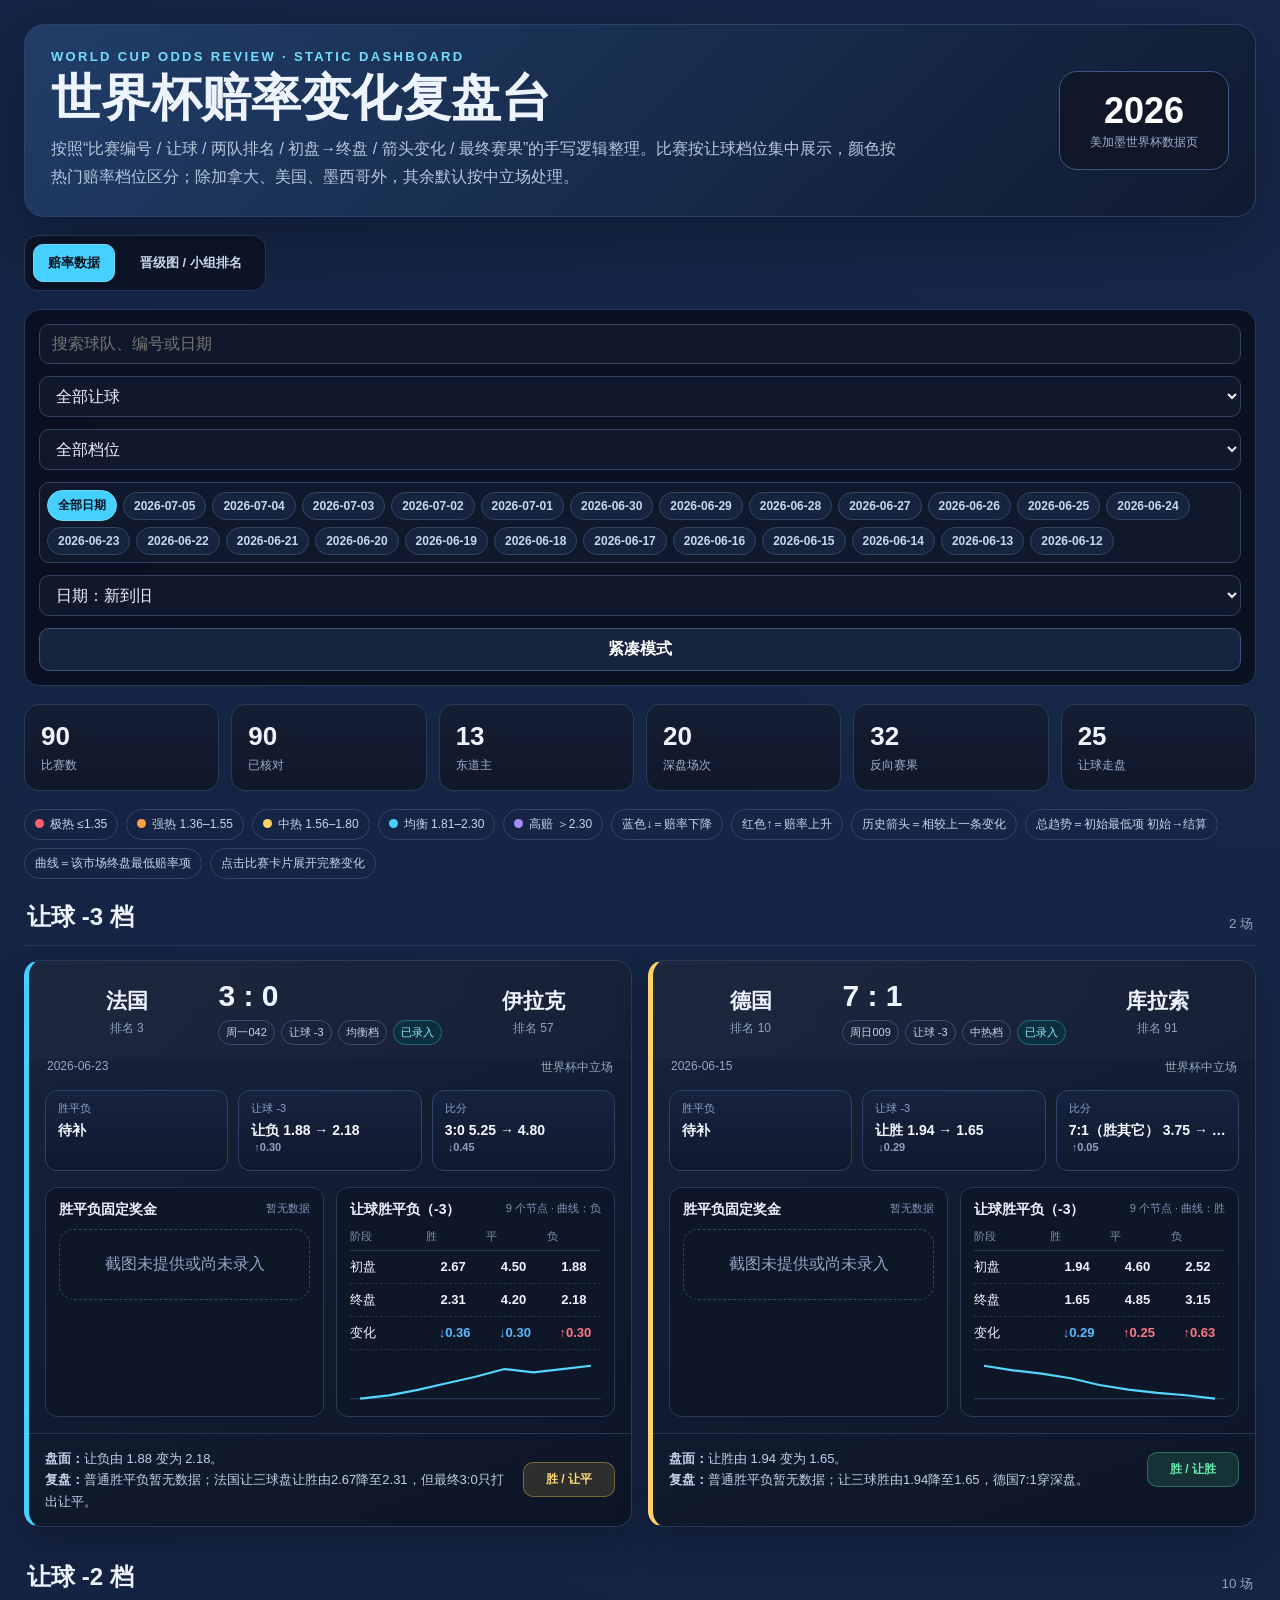
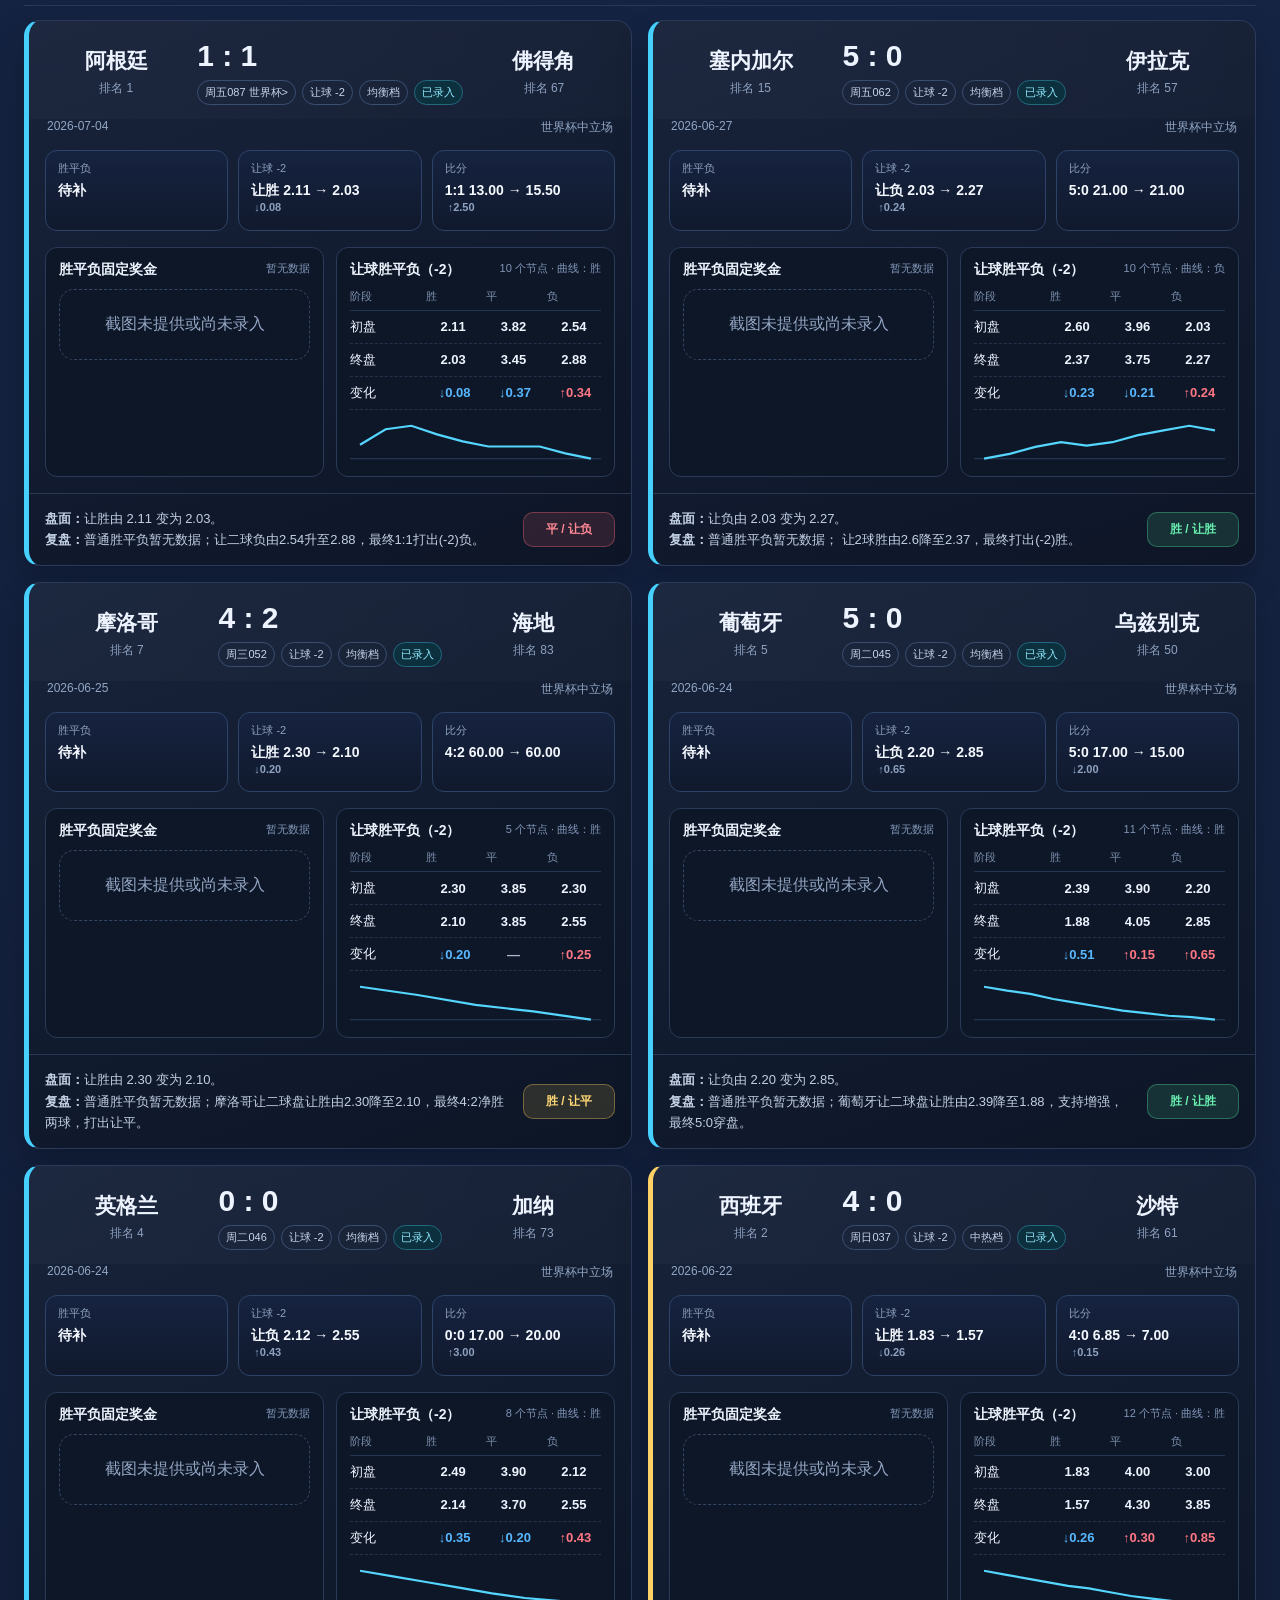
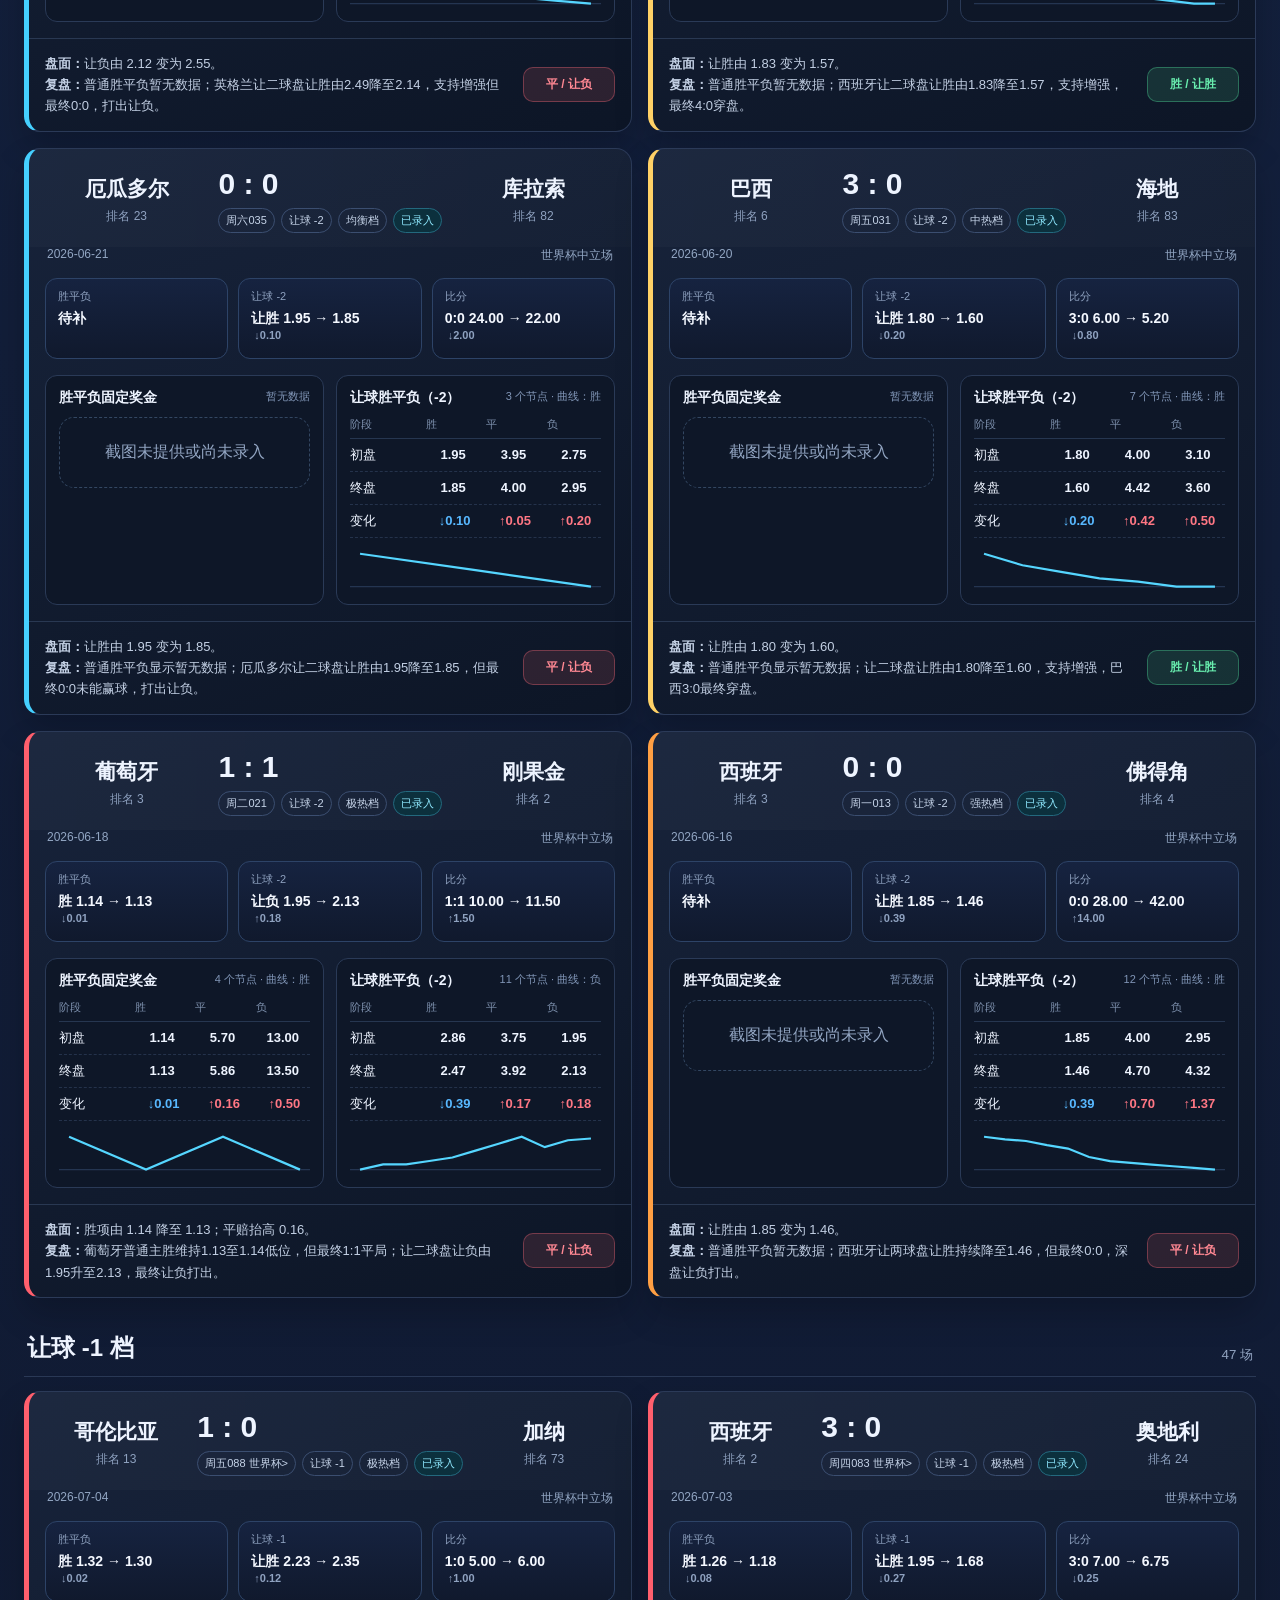
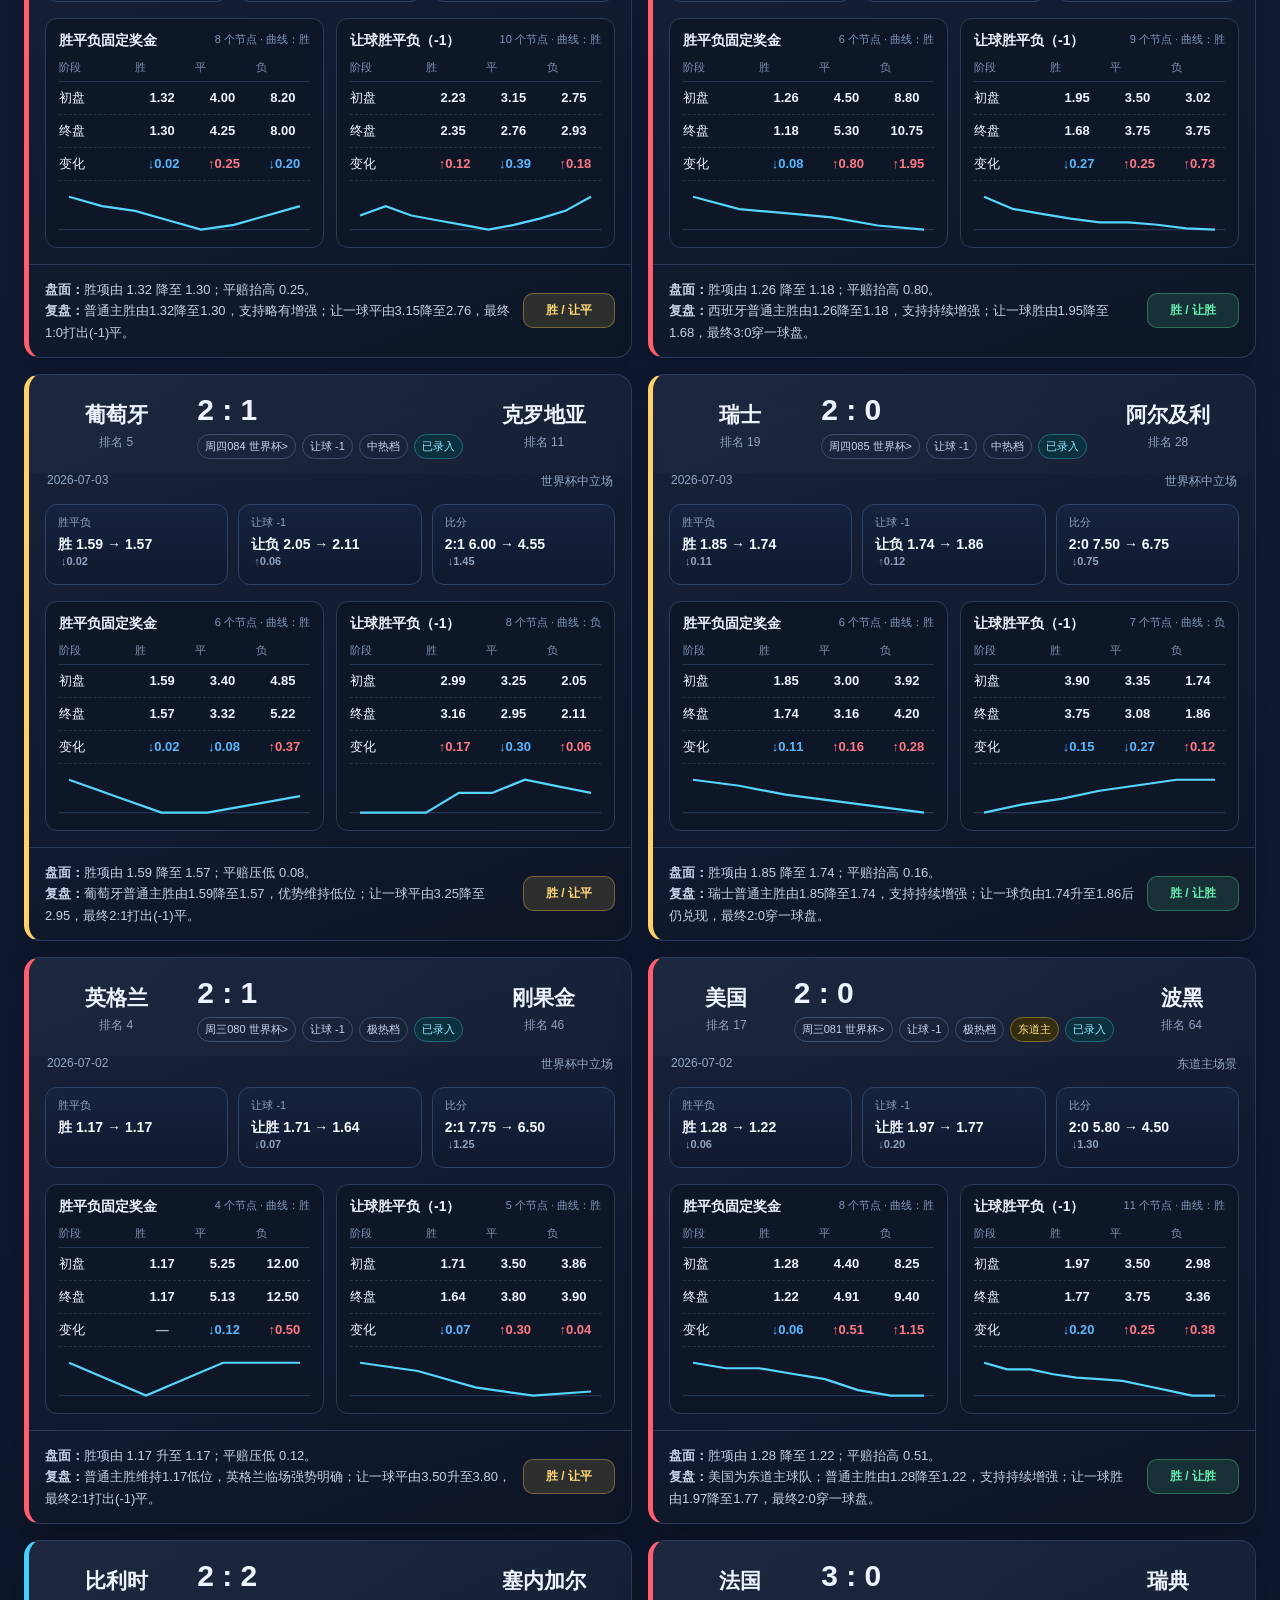
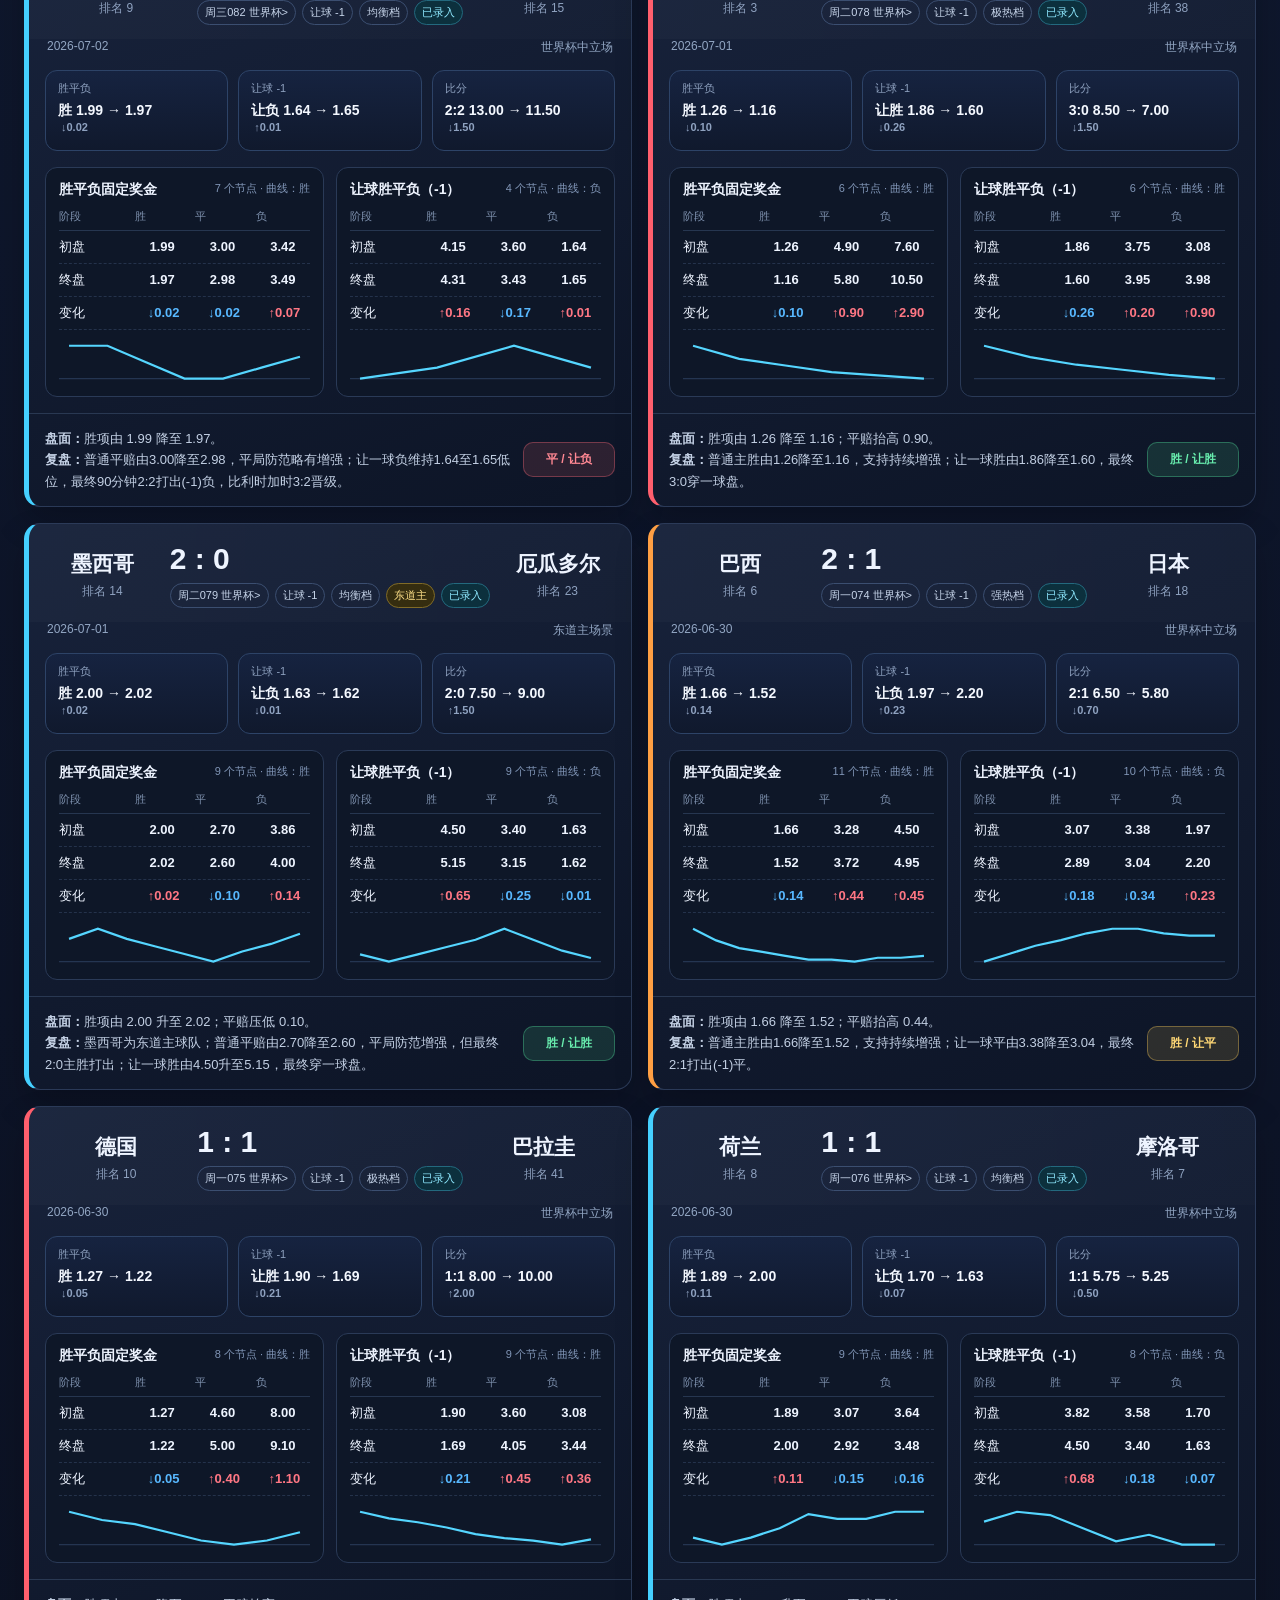
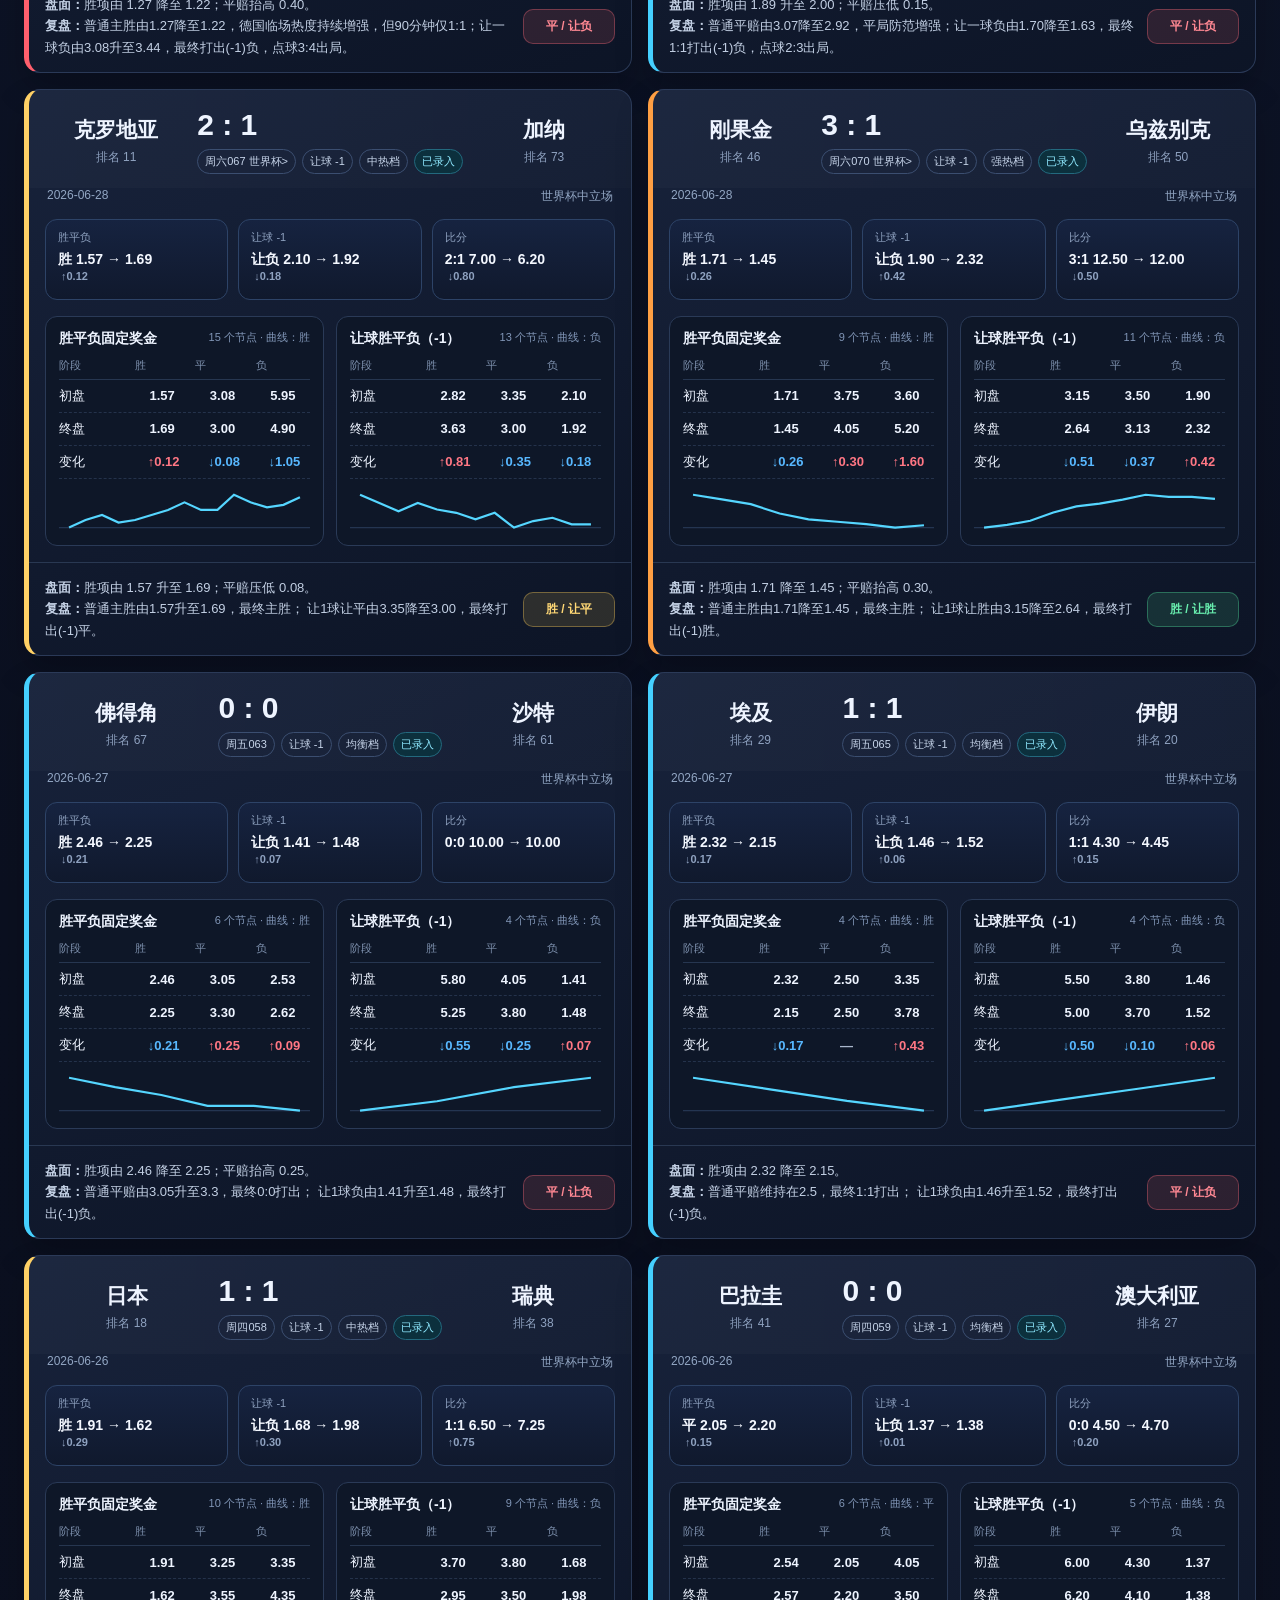
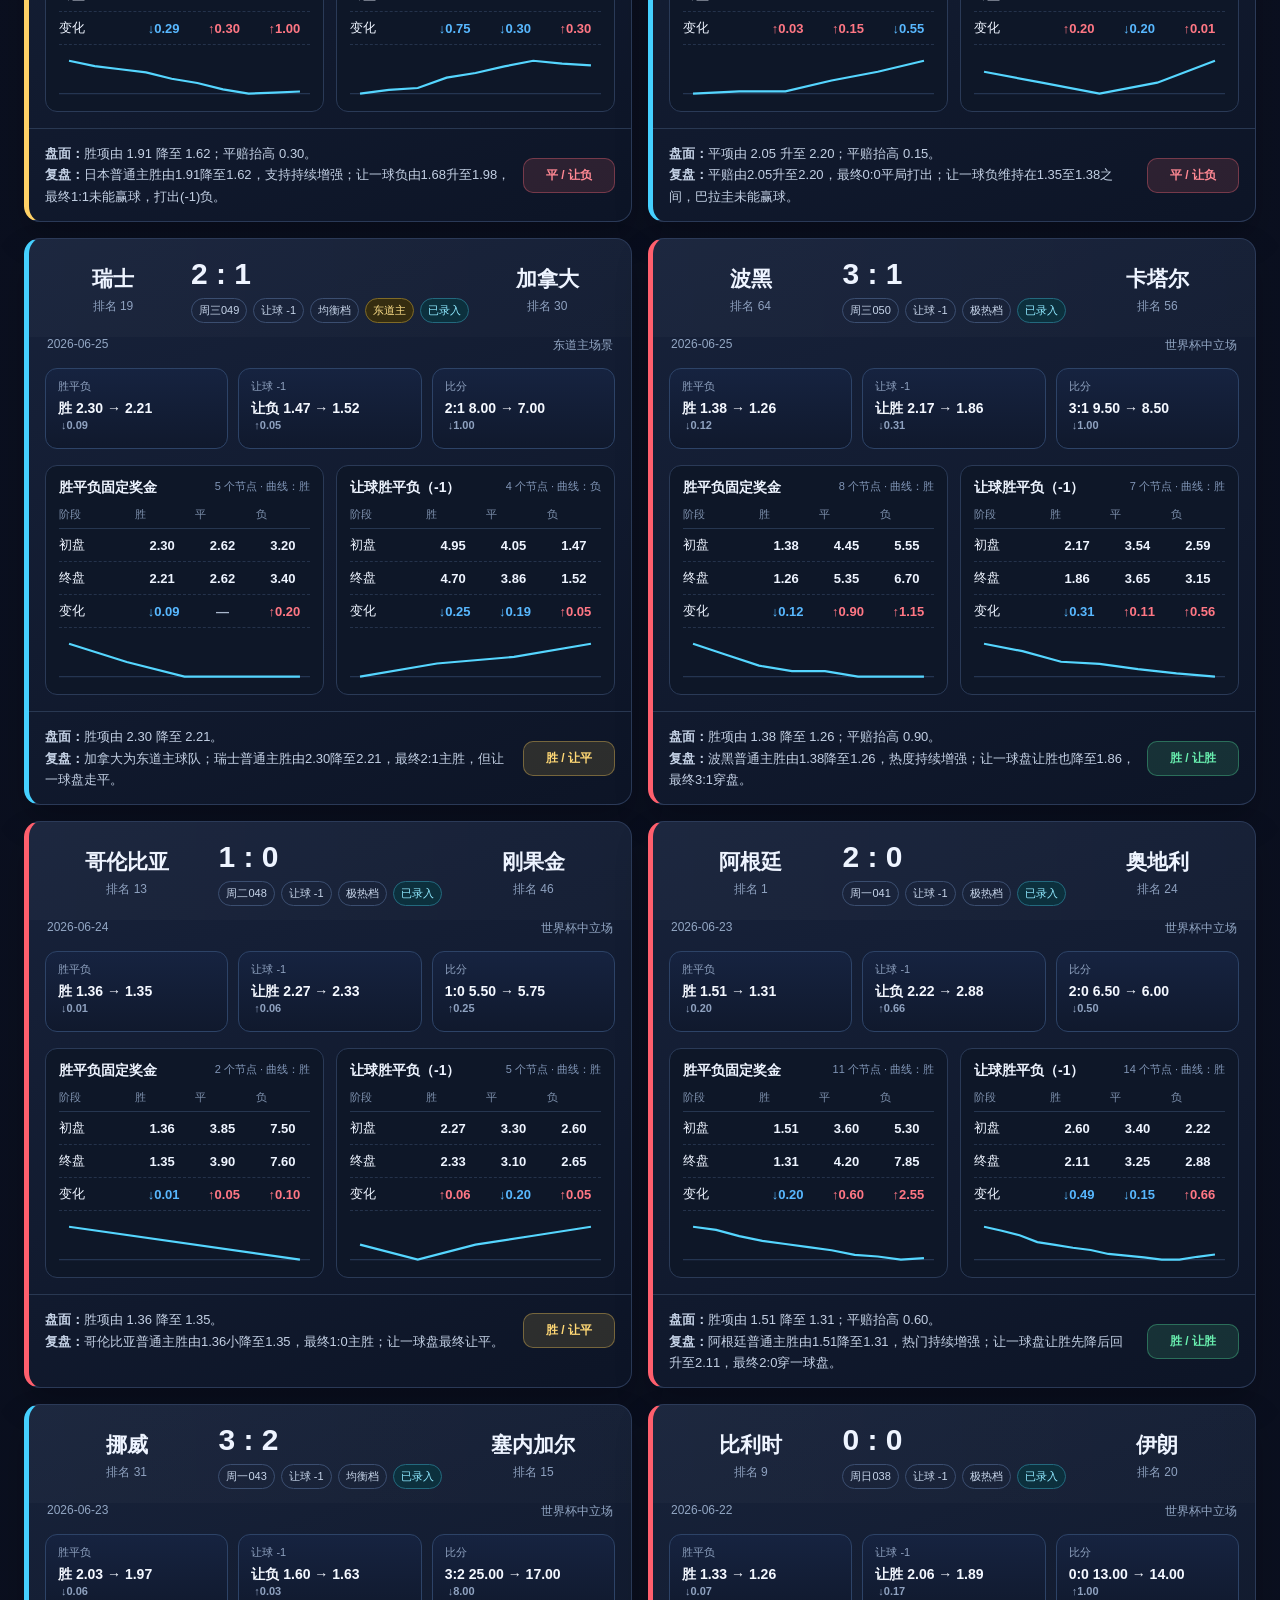
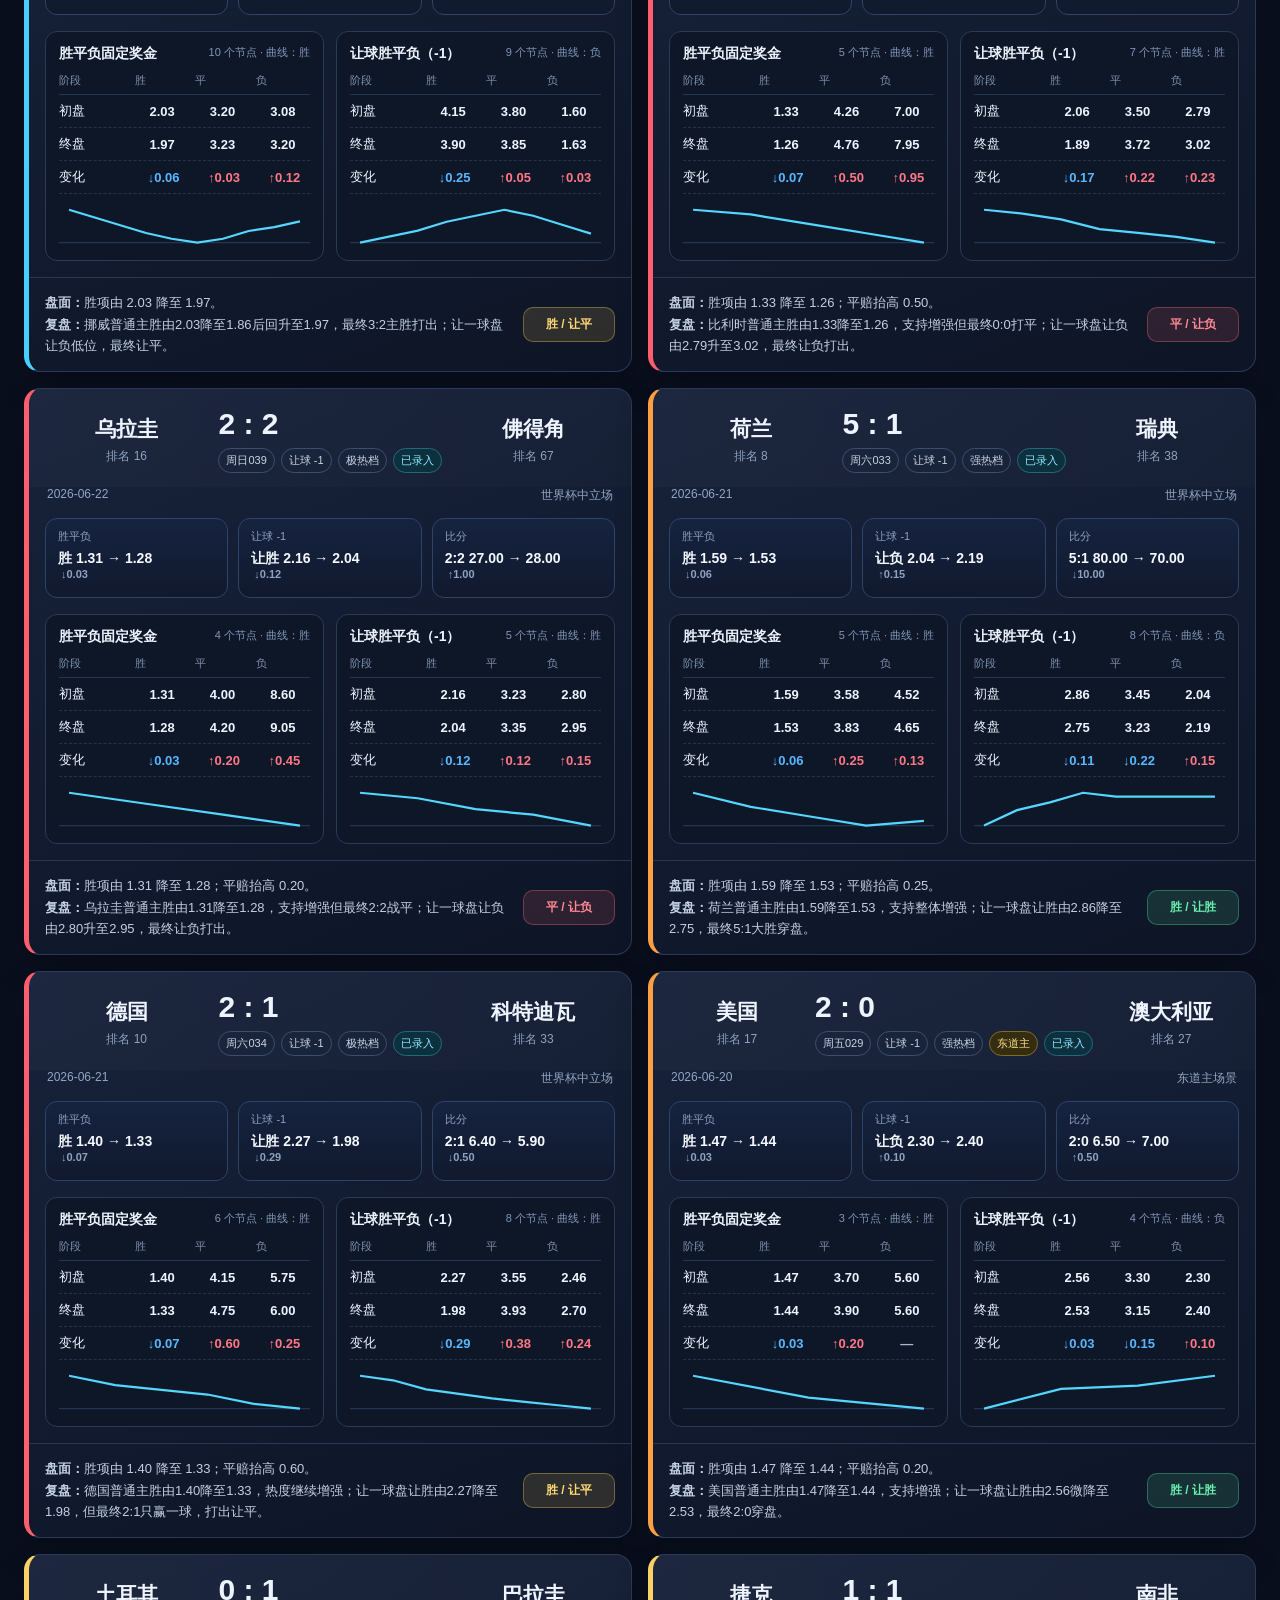
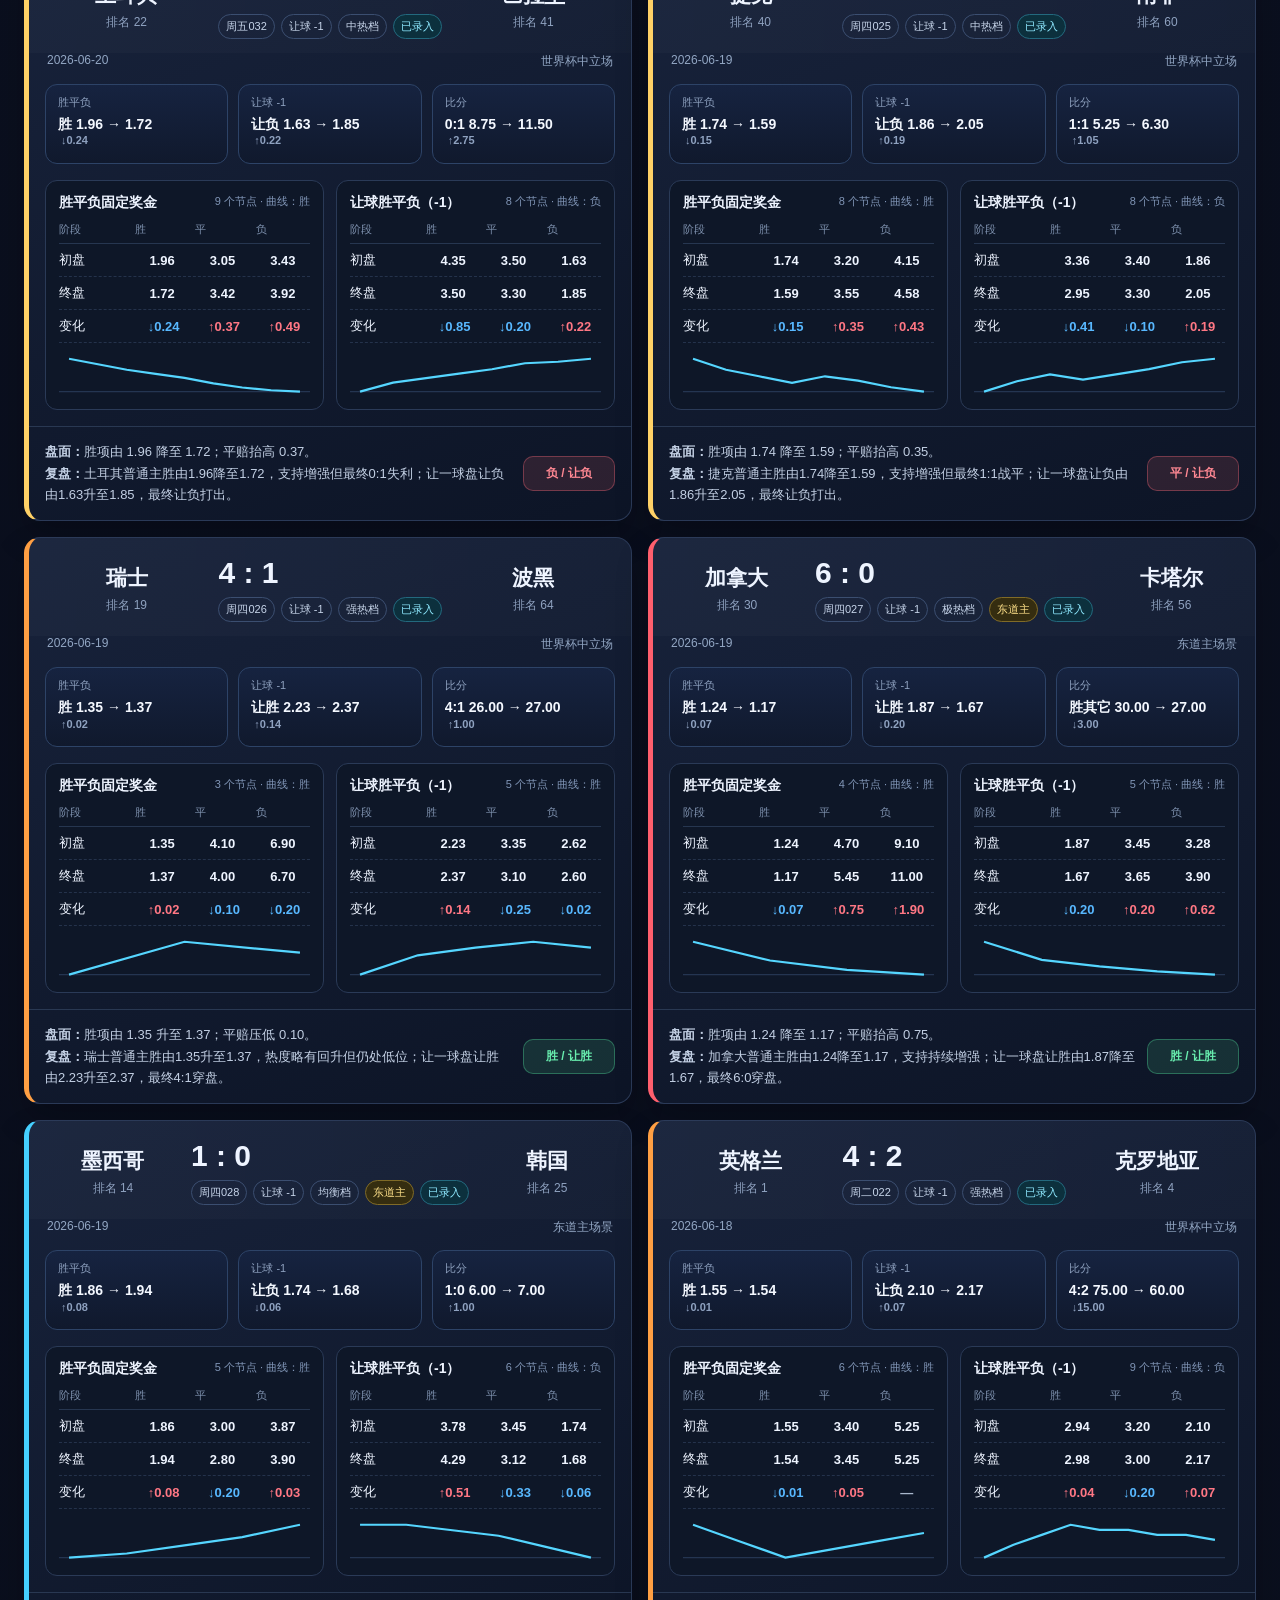
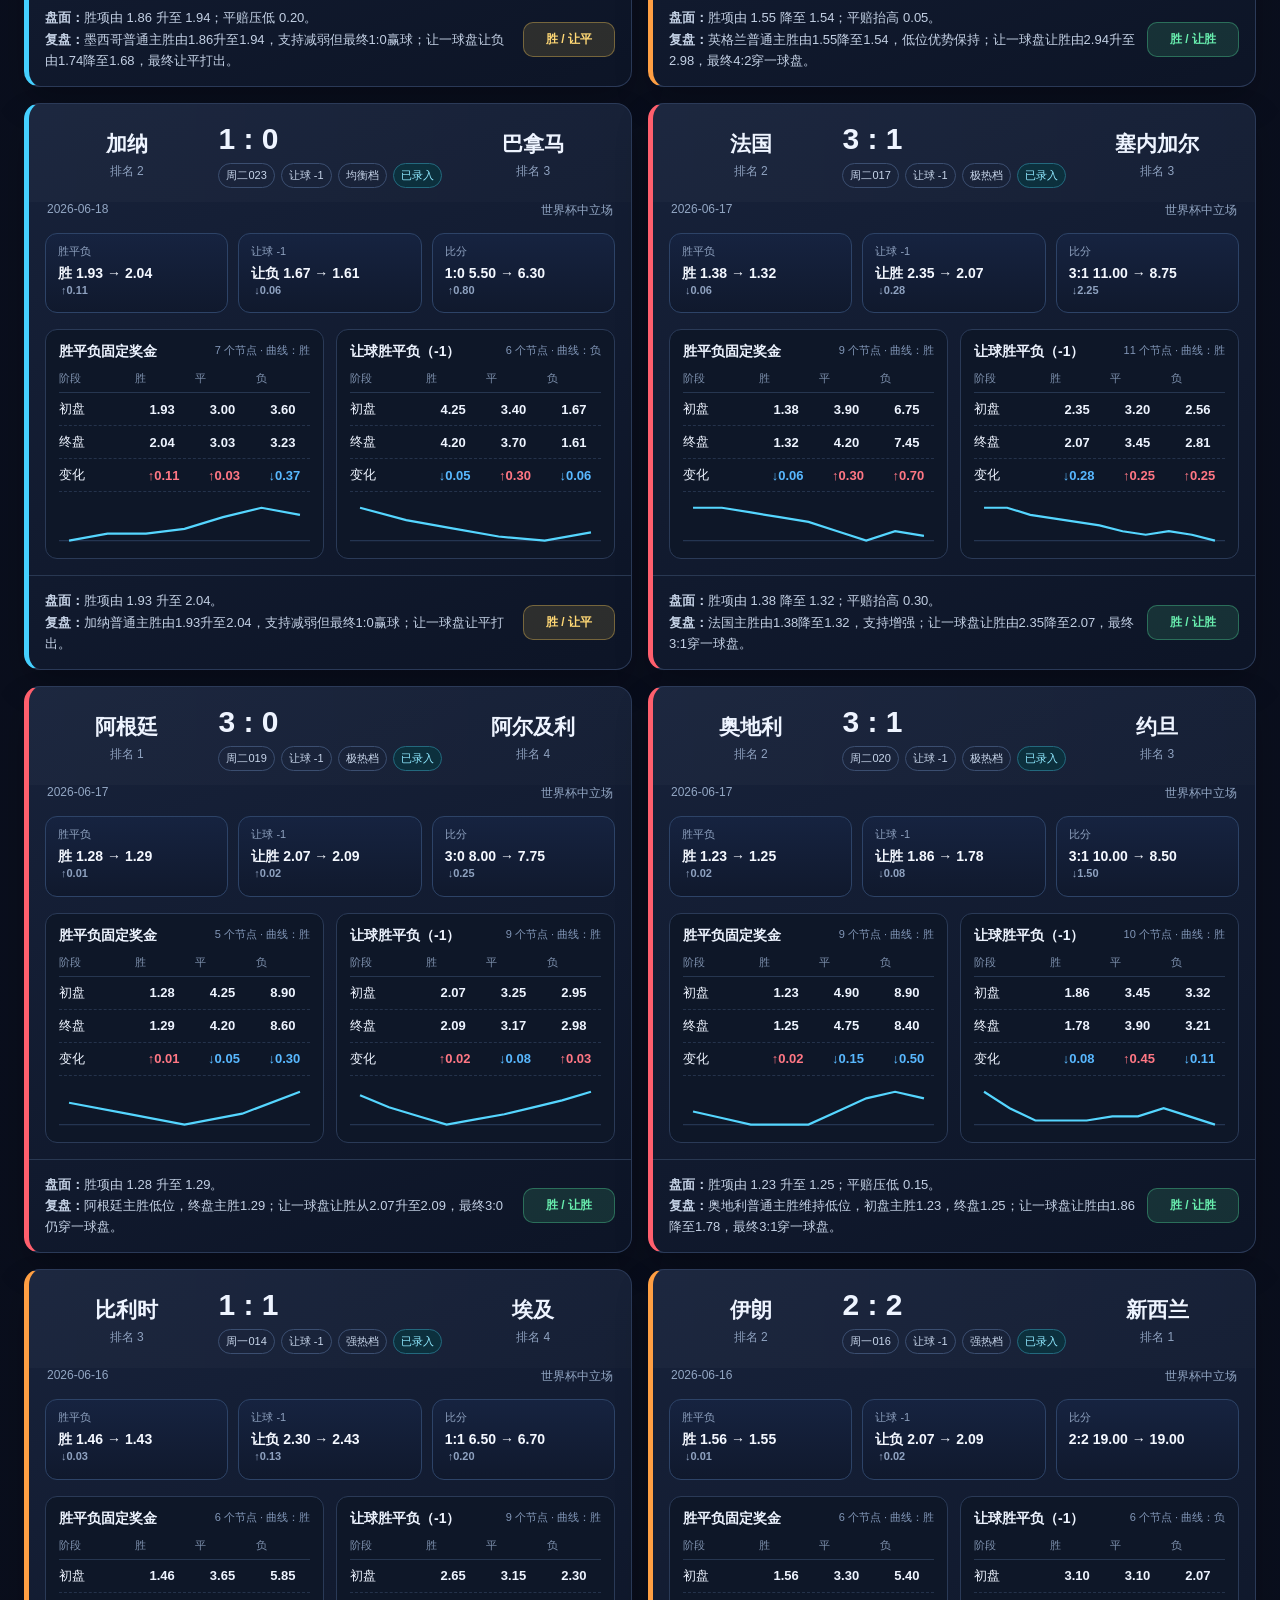
==== commit 892ebe57: "Add 2026-07-05 World Cup round of 16 odds" ====
--- a/index.html
+++ b/index.html
@@ -4,7 +4,7 @@
   <meta charset="utf-8">
   <meta name="viewport" content="width=device-width,initial-scale=1">
   <title>美加墨世界杯赔率变化复盘</title>
-  <link rel="stylesheet" href="styles.css?v=20260704-r32-88">
+  <link rel="stylesheet" href="styles.css?v=20260705-r16-90">
 </head>
 <body>
 <div class="app">
@@ -18,8 +18,8 @@
   </header>
 
   <nav class="page-tabs" aria-label="页面切换">
-    <a class="page-tab active" href="index.html?v=20260704-r32-88">赔率数据</a>
-    <a class="page-tab" href="bracket.html?v=20260704-r32-88">晋级图 / 小组排名</a>
+    <a class="page-tab active" href="index.html?v=20260705-r16-90">赔率数据</a>
+    <a class="page-tab" href="bracket.html?v=20260705-r16-90">晋级图 / 小组排名</a>
   </nav>
 
   <section class="toolbar">
@@ -72,7 +72,7 @@
     数据来源：用户保存的 sporttery.cn 比赛固定奖金页面截图。页面为离线静态分析工具，不自动联网抓取。标注“待复核”的记录保留为可编辑摘要，后续代理应以原始截图为准补齐，不得猜测模糊数字。
   </footer>
 </div>
-<script src="data.js?v=20260704-r32-88"></script>
-<script src="app.js?v=20260704-r32-88"></script>
+<script src="data.js?v=20260705-r16-90"></script>
+<script src="app.js?v=20260705-r16-90"></script>
 </body>
 </html>
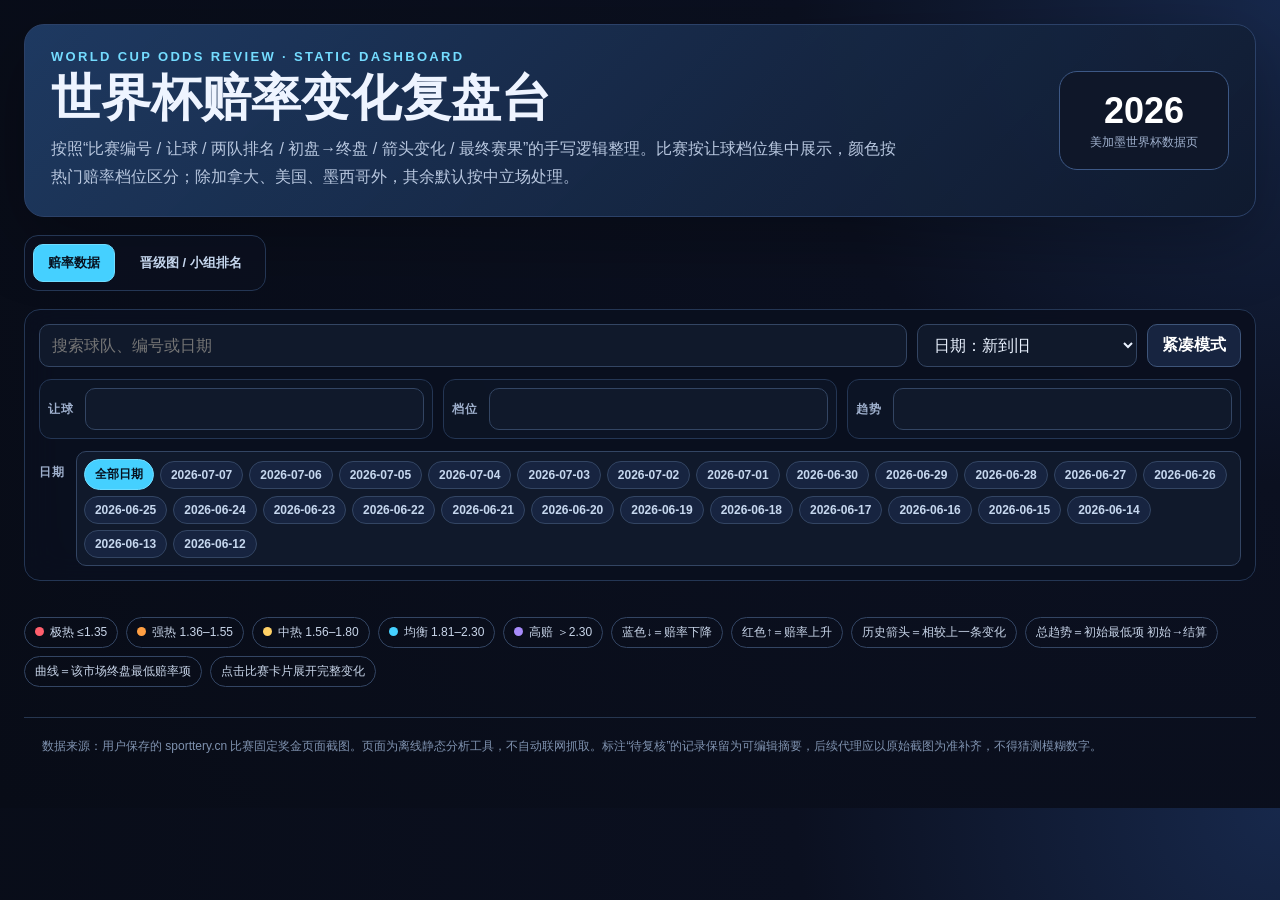
==== commit b12a8dd5: "Add 2026-07-06 and 2026-07-07 World Cup round of 16 odds" ====
--- a/index.html
+++ b/index.html
@@ -4,7 +4,7 @@
   <meta charset="utf-8">
   <meta name="viewport" content="width=device-width,initial-scale=1">
   <title>美加墨世界杯赔率变化复盘</title>
-  <link rel="stylesheet" href="styles.css?v=20260705-r16-90">
+  <link rel="stylesheet" href="styles.css?v=20260707-r16-92">
 </head>
 <body>
 <div class="app">
@@ -18,36 +18,39 @@
   </header>
 
   <nav class="page-tabs" aria-label="页面切换">
-    <a class="page-tab active" href="index.html?v=20260705-r16-90">赔率数据</a>
-    <a class="page-tab" href="bracket.html?v=20260705-r16-90">晋级图 / 小组排名</a>
+    <a class="page-tab active" href="index.html?v=20260707-r16-92">赔率数据</a>
+    <a class="page-tab" href="bracket.html?v=20260707-r16-92">晋级图 / 小组排名</a>
   </nav>
 
   <section class="toolbar">
-    <input id="search" class="control search" placeholder="搜索球队、编号或日期">
-    <select id="handicap" class="control">
-      <option value="all">全部让球</option>
-      <option value="-3">让 -3</option>
-      <option value="-2">让 -2</option>
-      <option value="-1">让 -1</option>
-      <option value="1">受让 +1</option>
-      <option value="2">受让 +2</option>
-    </select>
-    <select id="tier" class="control">
-      <option value="all">全部档位</option>
-      <option value="extreme">极热档</option>
-      <option value="strong">强热档</option>
-      <option value="mid">中热档</option>
-      <option value="balanced">均衡档</option>
-      <option value="high">高赔档</option>
-    </select>
-    <div id="dateFilter" class="date-filter" aria-label="日期筛选"></div>
-    <select id="sort" class="control">
-      <option value="date-desc">日期：新到旧</option>
-      <option value="date-asc">日期：旧到新</option>
-      <option value="favorite">热门赔率：低到高</option>
-      <option value="handicap">让球：深到浅</option>
-    </select>
-    <button id="compactBtn" class="btn">紧凑模式</button>
+    <div class="toolbar-main">
+      <input id="search" class="control search" placeholder="搜索球队、编号或日期">
+      <select id="sort" class="control">
+        <option value="date-desc">日期：新到旧</option>
+        <option value="date-asc">日期：旧到新</option>
+        <option value="favorite">热门赔率：低到高</option>
+        <option value="handicap">让球：深到浅</option>
+      </select>
+      <button id="compactBtn" class="btn">紧凑模式</button>
+    </div>
+    <div class="toolbar-filter-grid">
+      <div class="filter-group">
+        <span class="toolbar-label">让球</span>
+        <div id="handicapFilter" class="chip-filter" aria-label="让球筛选"></div>
+      </div>
+      <div class="filter-group">
+        <span class="toolbar-label">档位</span>
+        <div id="tierFilter" class="chip-filter" aria-label="赔率档位筛选"></div>
+      </div>
+      <div class="filter-group">
+        <span class="toolbar-label">趋势</span>
+        <div id="trendFilter" class="chip-filter" aria-label="让球方趋势筛选"></div>
+      </div>
+    </div>
+    <div class="toolbar-dates">
+      <span class="toolbar-label">日期</span>
+      <div id="dateFilter" class="date-filter" aria-label="日期筛选"></div>
+    </div>
   </section>
 
   <section id="stats" class="stats"></section>
@@ -72,7 +75,7 @@
     数据来源：用户保存的 sporttery.cn 比赛固定奖金页面截图。页面为离线静态分析工具，不自动联网抓取。标注“待复核”的记录保留为可编辑摘要，后续代理应以原始截图为准补齐，不得猜测模糊数字。
   </footer>
 </div>
-<script src="data.js?v=20260705-r16-90"></script>
-<script src="app.js?v=20260705-r16-90"></script>
+  <script src="data.js?v=20260707-r16-92"></script>
+  <script src="app.js?v=20260707-r16-92"></script>
 </body>
 </html>
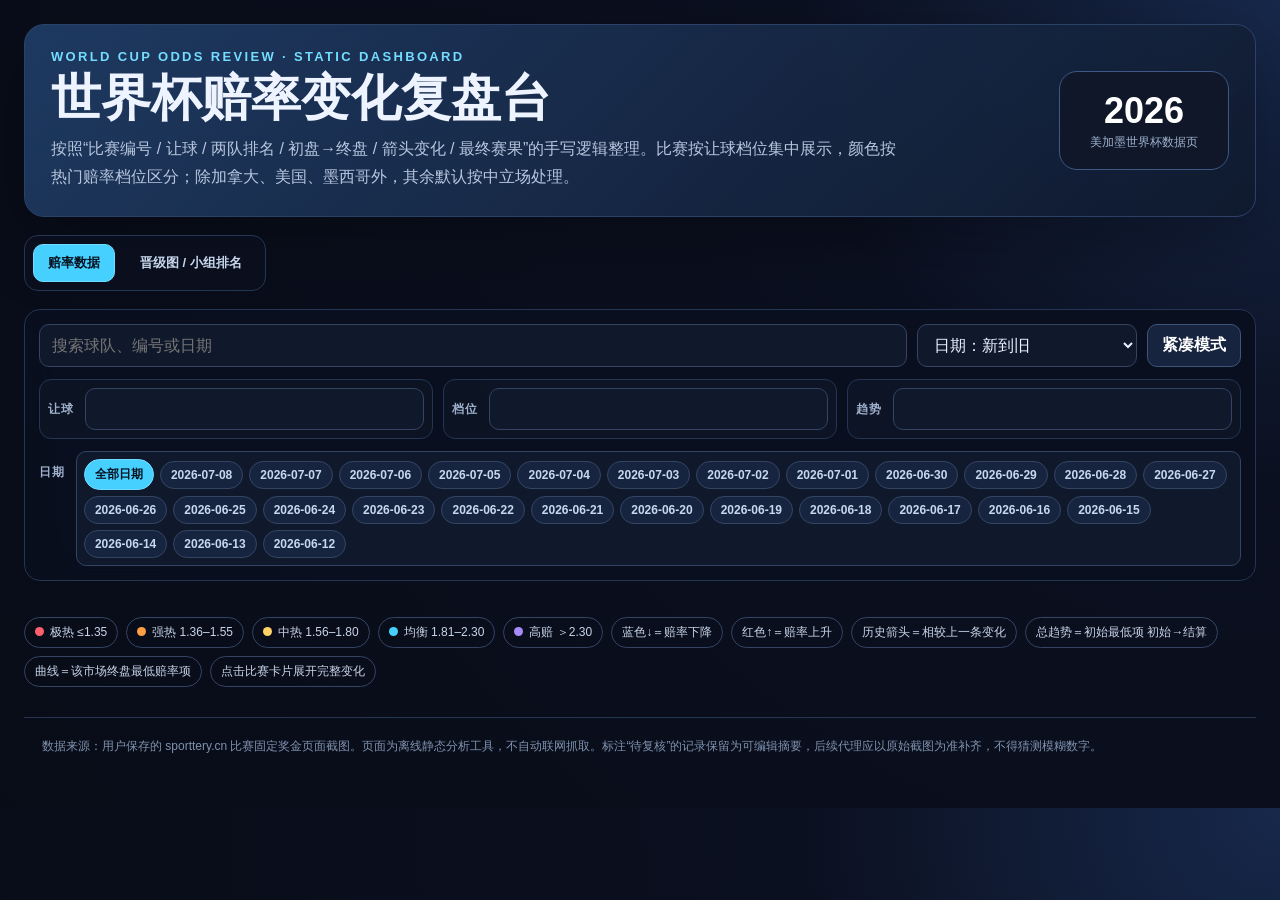
==== commit 43aa84ea: "Add 2026-07-08 World Cup round of 16 odds" ====
--- a/index.html
+++ b/index.html
@@ -4,7 +4,7 @@
   <meta charset="utf-8">
   <meta name="viewport" content="width=device-width,initial-scale=1">
   <title>美加墨世界杯赔率变化复盘</title>
-  <link rel="stylesheet" href="styles.css?v=20260707-r16-92">
+  <link rel="stylesheet" href="styles.css?v=20260708-r16-96">
 </head>
 <body>
 <div class="app">
@@ -18,8 +18,8 @@
   </header>
 
   <nav class="page-tabs" aria-label="页面切换">
-    <a class="page-tab active" href="index.html?v=20260707-r16-92">赔率数据</a>
-    <a class="page-tab" href="bracket.html?v=20260707-r16-92">晋级图 / 小组排名</a>
+    <a class="page-tab active" href="index.html?v=20260708-r16-96">赔率数据</a>
+    <a class="page-tab" href="bracket.html?v=20260708-r16-96">晋级图 / 小组排名</a>
   </nav>
 
   <section class="toolbar">
@@ -75,7 +75,7 @@
     数据来源：用户保存的 sporttery.cn 比赛固定奖金页面截图。页面为离线静态分析工具，不自动联网抓取。标注“待复核”的记录保留为可编辑摘要，后续代理应以原始截图为准补齐，不得猜测模糊数字。
   </footer>
 </div>
-  <script src="data.js?v=20260707-r16-92"></script>
-  <script src="app.js?v=20260707-r16-92"></script>
+  <script src="data.js?v=20260708-r16-96"></script>
+  <script src="app.js?v=20260708-r16-96"></script>
 </body>
 </html>
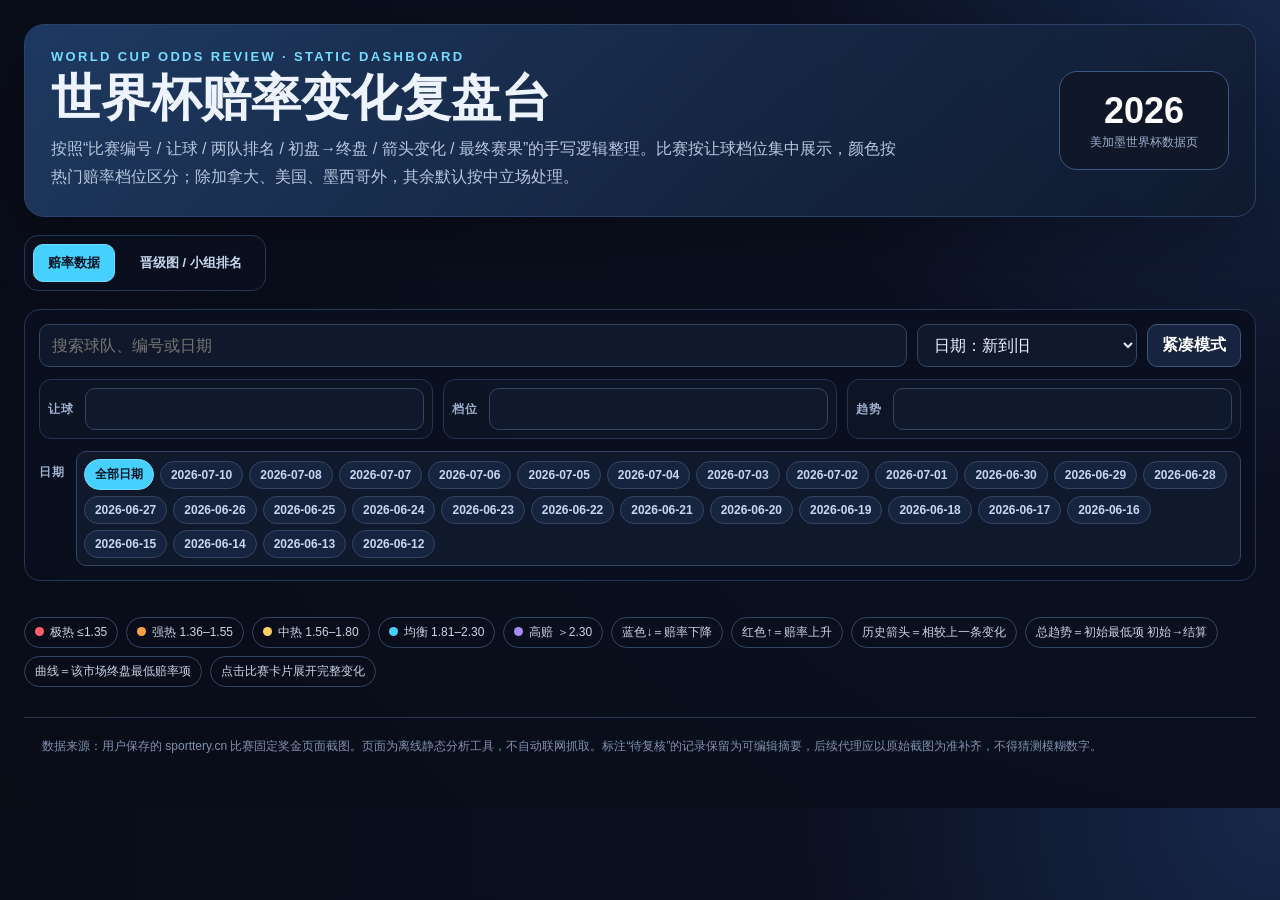
==== commit 431f8bfa: "Add 2026-07-10 World Cup quarterfinal odds" ====
--- a/index.html
+++ b/index.html
@@ -4,7 +4,7 @@
   <meta charset="utf-8">
   <meta name="viewport" content="width=device-width,initial-scale=1">
   <title>美加墨世界杯赔率变化复盘</title>
-  <link rel="stylesheet" href="styles.css?v=20260708-r16-96">
+  <link rel="stylesheet" href="styles.css?v=20260710-qf-97">
 </head>
 <body>
 <div class="app">
@@ -18,8 +18,8 @@
   </header>
 
   <nav class="page-tabs" aria-label="页面切换">
-    <a class="page-tab active" href="index.html?v=20260708-r16-96">赔率数据</a>
-    <a class="page-tab" href="bracket.html?v=20260708-r16-96">晋级图 / 小组排名</a>
+    <a class="page-tab active" href="index.html?v=20260710-qf-97">赔率数据</a>
+    <a class="page-tab" href="bracket.html?v=20260710-qf-97">晋级图 / 小组排名</a>
   </nav>
 
   <section class="toolbar">
@@ -75,7 +75,7 @@
     数据来源：用户保存的 sporttery.cn 比赛固定奖金页面截图。页面为离线静态分析工具，不自动联网抓取。标注“待复核”的记录保留为可编辑摘要，后续代理应以原始截图为准补齐，不得猜测模糊数字。
   </footer>
 </div>
-  <script src="data.js?v=20260708-r16-96"></script>
-  <script src="app.js?v=20260708-r16-96"></script>
+  <script src="data.js?v=20260710-qf-97"></script>
+  <script src="app.js?v=20260710-qf-97"></script>
 </body>
 </html>
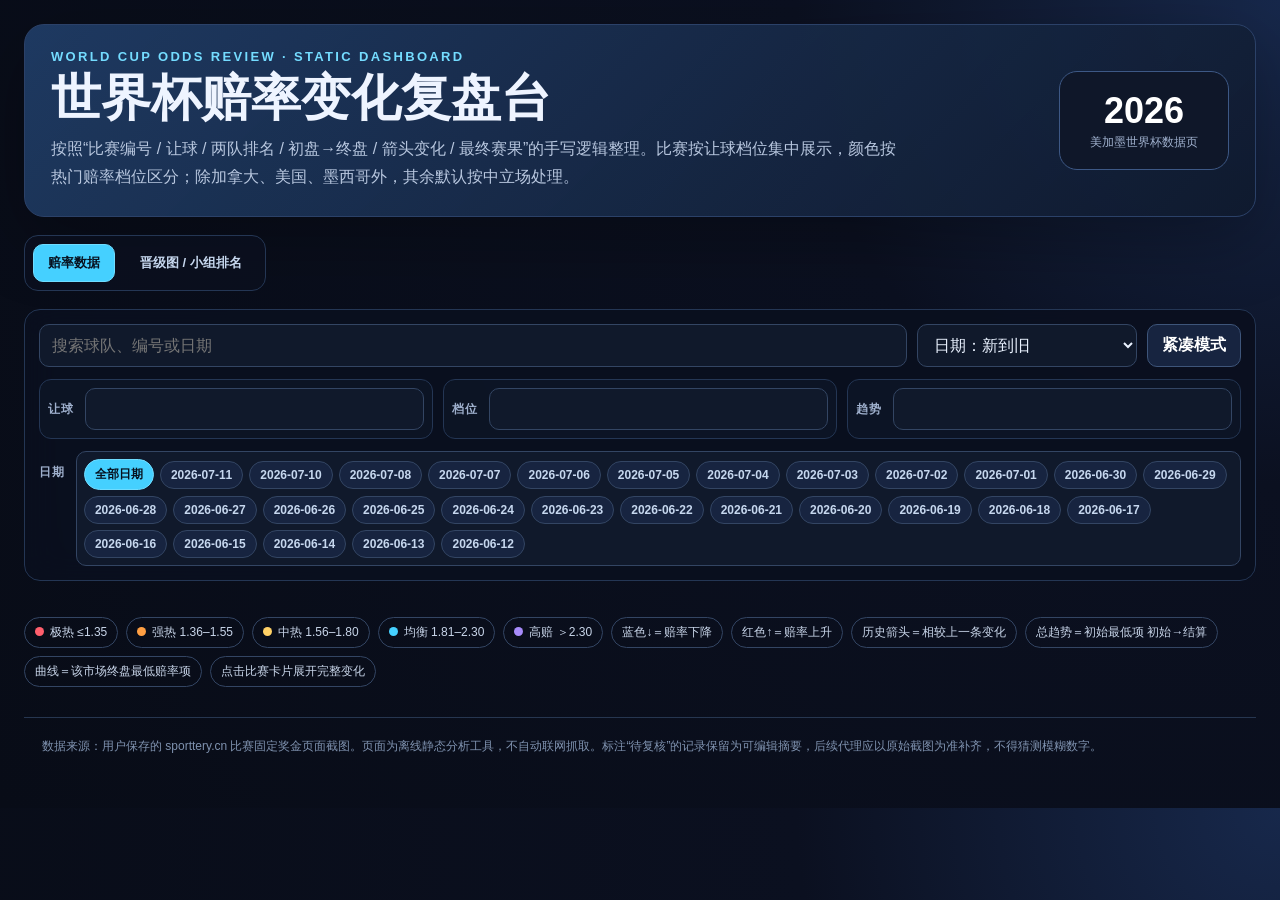
==== commit b250c648: "Add 2026-07-11 World Cup quarterfinal odds" ====
--- a/index.html
+++ b/index.html
@@ -4,7 +4,7 @@
   <meta charset="utf-8">
   <meta name="viewport" content="width=device-width,initial-scale=1">
   <title>美加墨世界杯赔率变化复盘</title>
-  <link rel="stylesheet" href="styles.css?v=20260710-qf-97">
+  <link rel="stylesheet" href="styles.css?v=20260711-qf-98">
 </head>
 <body>
 <div class="app">
@@ -18,8 +18,8 @@
   </header>
 
   <nav class="page-tabs" aria-label="页面切换">
-    <a class="page-tab active" href="index.html?v=20260710-qf-97">赔率数据</a>
-    <a class="page-tab" href="bracket.html?v=20260710-qf-97">晋级图 / 小组排名</a>
+    <a class="page-tab active" href="index.html?v=20260711-qf-98">赔率数据</a>
+    <a class="page-tab" href="bracket.html?v=20260711-qf-98">晋级图 / 小组排名</a>
   </nav>
 
   <section class="toolbar">
@@ -75,7 +75,7 @@
     数据来源：用户保存的 sporttery.cn 比赛固定奖金页面截图。页面为离线静态分析工具，不自动联网抓取。标注“待复核”的记录保留为可编辑摘要，后续代理应以原始截图为准补齐，不得猜测模糊数字。
   </footer>
 </div>
-  <script src="data.js?v=20260710-qf-97"></script>
-  <script src="app.js?v=20260710-qf-97"></script>
+  <script src="data.js?v=20260711-qf-98"></script>
+  <script src="app.js?v=20260711-qf-98"></script>
 </body>
 </html>
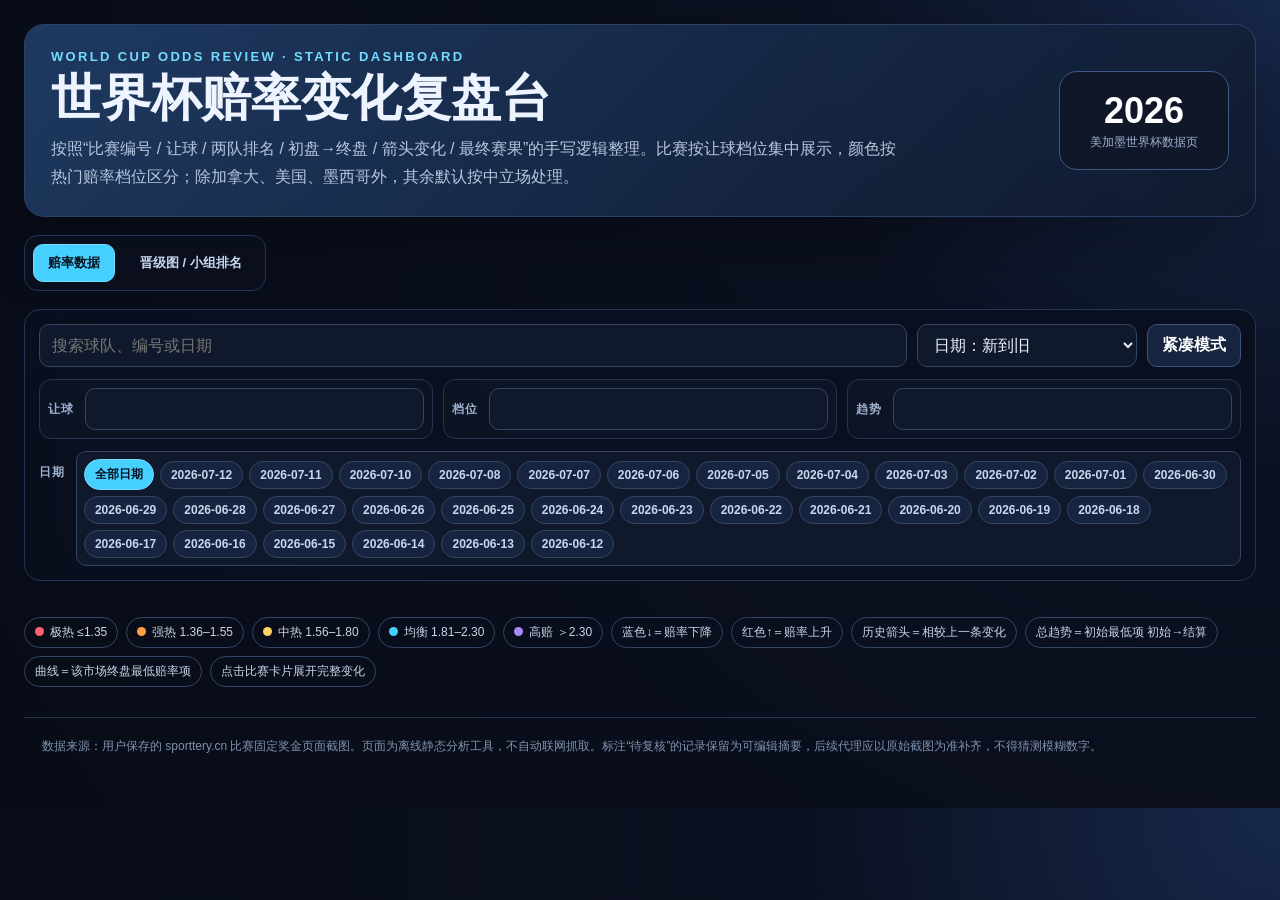
==== commit 0122744a: "Add 2026-07-12 World Cup quarterfinal odds" ====
--- a/index.html
+++ b/index.html
@@ -4,7 +4,7 @@
   <meta charset="utf-8">
   <meta name="viewport" content="width=device-width,initial-scale=1">
   <title>美加墨世界杯赔率变化复盘</title>
-  <link rel="stylesheet" href="styles.css?v=20260711-qf-98">
+<link rel="stylesheet" href="styles.css?v=20260712-qf-100">
 </head>
 <body>
 <div class="app">
@@ -18,8 +18,8 @@
   </header>
 
   <nav class="page-tabs" aria-label="页面切换">
-    <a class="page-tab active" href="index.html?v=20260711-qf-98">赔率数据</a>
-    <a class="page-tab" href="bracket.html?v=20260711-qf-98">晋级图 / 小组排名</a>
+      <a class="page-tab active" href="index.html?v=20260712-qf-100">赔率数据</a>
+      <a class="page-tab" href="bracket.html?v=20260712-qf-100">晋级图 / 小组排名</a>
   </nav>
 
   <section class="toolbar">
@@ -75,7 +75,7 @@
     数据来源：用户保存的 sporttery.cn 比赛固定奖金页面截图。页面为离线静态分析工具，不自动联网抓取。标注“待复核”的记录保留为可编辑摘要，后续代理应以原始截图为准补齐，不得猜测模糊数字。
   </footer>
 </div>
-  <script src="data.js?v=20260711-qf-98"></script>
-  <script src="app.js?v=20260711-qf-98"></script>
+  <script src="data.js?v=20260712-qf-100"></script>
+  <script src="app.js?v=20260712-qf-100"></script>
 </body>
 </html>
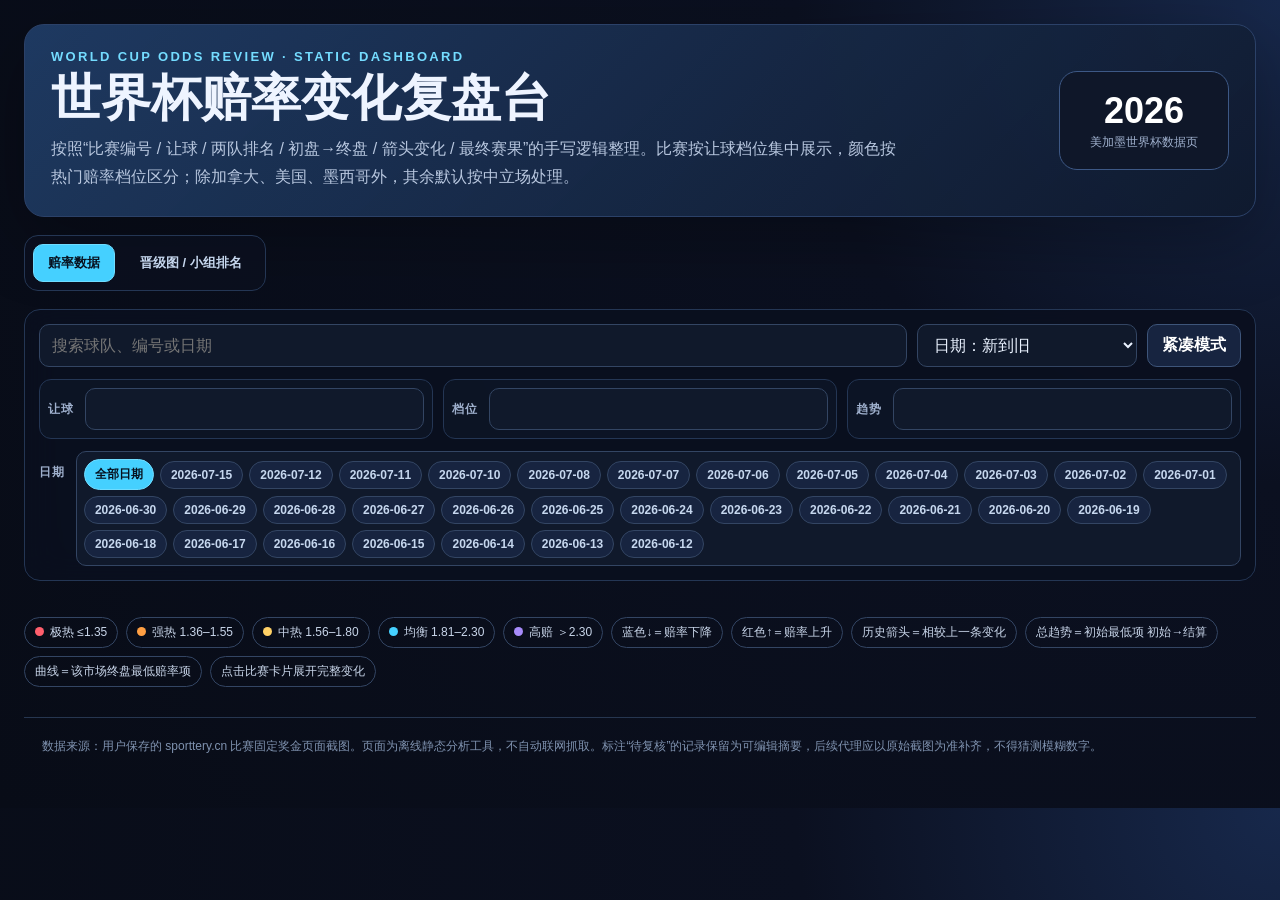
==== commit 4f8ce4e6: "Add 2026-07-15 World Cup semifinal odds" ====
--- a/index.html
+++ b/index.html
@@ -4,7 +4,7 @@
   <meta charset="utf-8">
   <meta name="viewport" content="width=device-width,initial-scale=1">
   <title>美加墨世界杯赔率变化复盘</title>
-<link rel="stylesheet" href="styles.css?v=20260712-qf-100">
+<link rel="stylesheet" href="styles.css?v=20260715-sf-101">
 </head>
 <body>
 <div class="app">
@@ -18,8 +18,8 @@
   </header>
 
   <nav class="page-tabs" aria-label="页面切换">
-      <a class="page-tab active" href="index.html?v=20260712-qf-100">赔率数据</a>
-      <a class="page-tab" href="bracket.html?v=20260712-qf-100">晋级图 / 小组排名</a>
+      <a class="page-tab active" href="index.html?v=20260715-sf-101">赔率数据</a>
+      <a class="page-tab" href="bracket.html?v=20260715-sf-101">晋级图 / 小组排名</a>
   </nav>
 
   <section class="toolbar">
@@ -75,7 +75,7 @@
     数据来源：用户保存的 sporttery.cn 比赛固定奖金页面截图。页面为离线静态分析工具，不自动联网抓取。标注“待复核”的记录保留为可编辑摘要，后续代理应以原始截图为准补齐，不得猜测模糊数字。
   </footer>
 </div>
-  <script src="data.js?v=20260712-qf-100"></script>
-  <script src="app.js?v=20260712-qf-100"></script>
+  <script src="data.js?v=20260715-sf-101"></script>
+  <script src="app.js?v=20260715-sf-101"></script>
 </body>
 </html>
